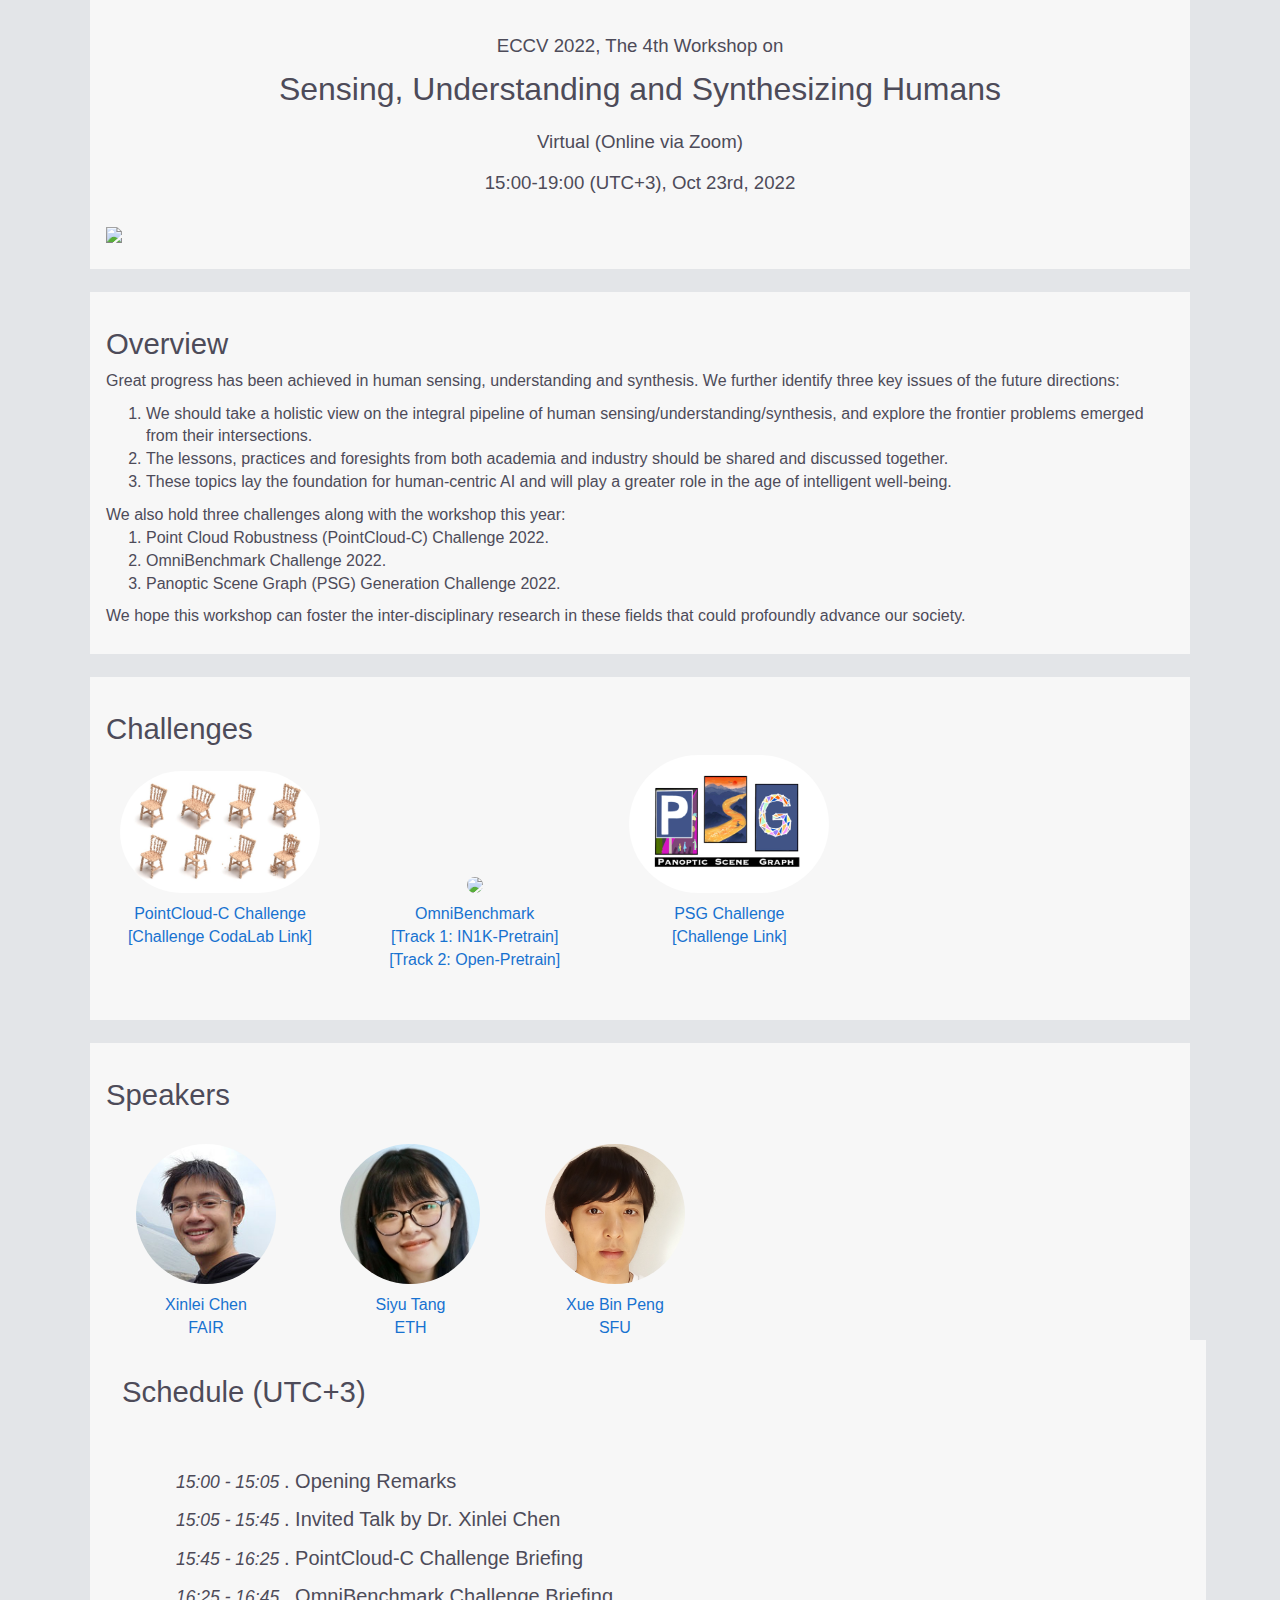
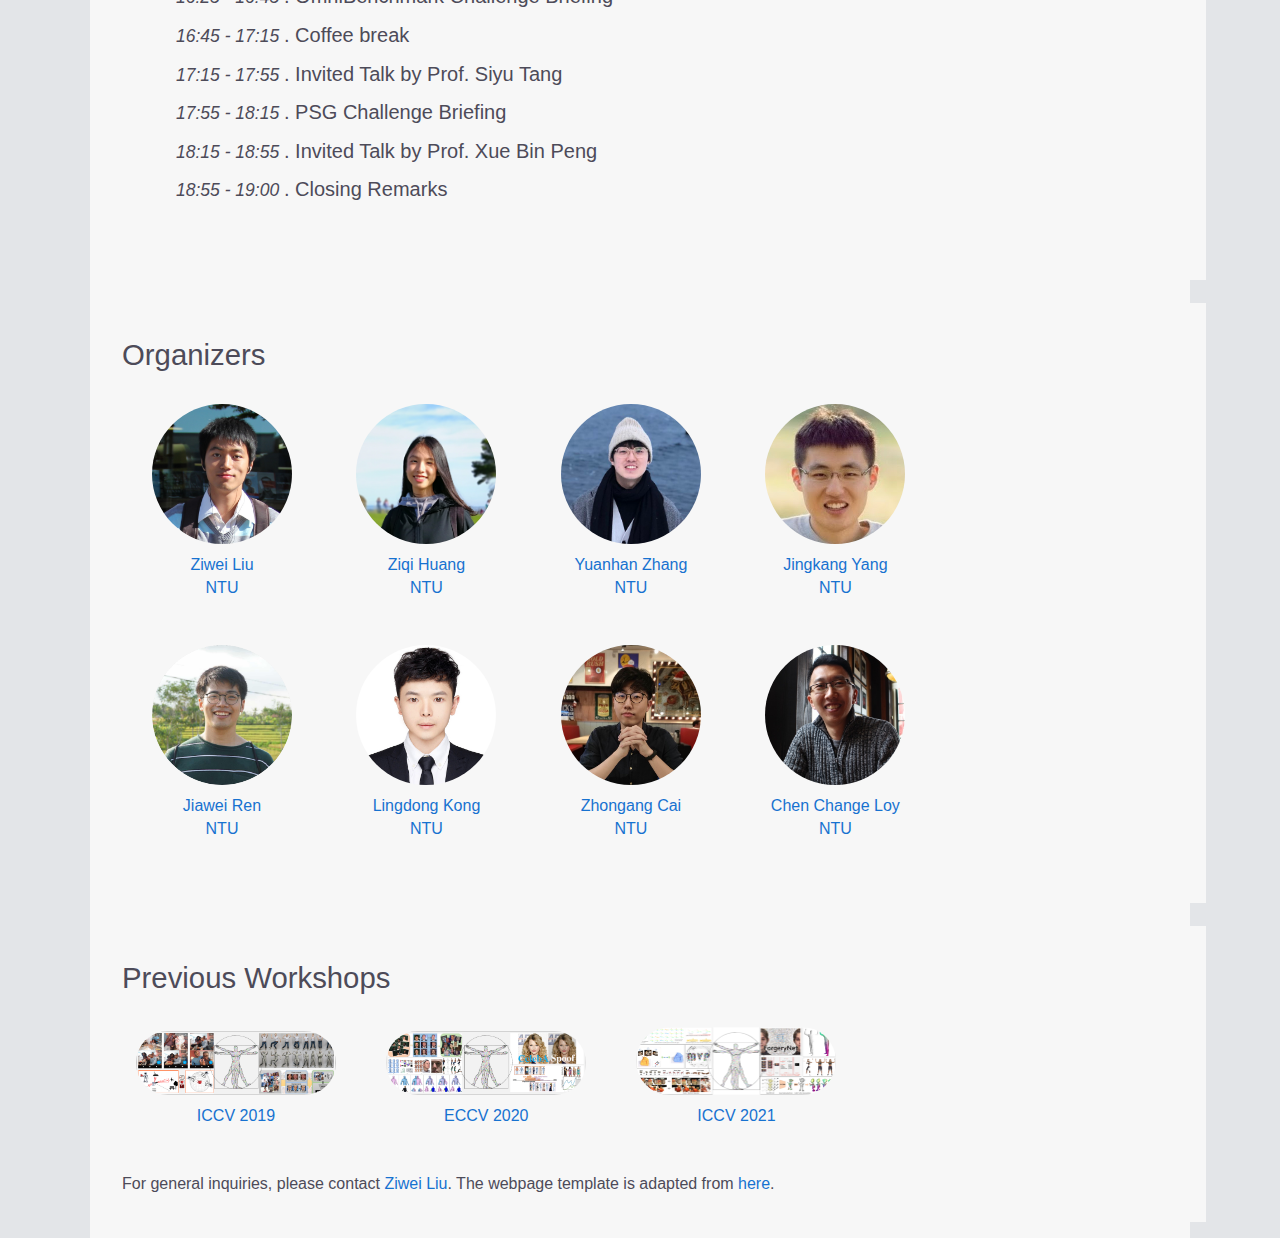
==== index.html @ 1bcb4a2a "update schedule" ====
<!DOCTYPE html
  PUBLIC "-//W3C//DTD XHTML 1.0 Transitional//EN" "http://www.w3.org/TR/xhtml1/DTD/xhtml1-transitional.dtd">
<html xmlns="http://www.w3.org/1999/xhtml">

<head>
  <meta http-equiv="Content-Type" content="text/html; charset=UTF-8">

  <title>Sensing, Understanding and Synthesizing Humans</title>

  <link rel="stylesheet" href="./ICCV_2019_Workshop/bootstrap.min.css">
  <link href="./ECCV_2022_Workshop/css" rel="stylesheet" type="text/css">
  <link href="./ECCV_2022_Workshop/style.css" rel="stylesheet" type="text/css">
</head>

<body>

  <div class="container">
    <table border="0" align="center">
      <tbody>
        <tr>
          <td width="1200" align="center" valign="middle">
            <h3>ECCV 2022, The 4th Workshop on</h3>
            <span class="title" style='font-size: 24pt;'>Sensing, Understanding and Synthesizing Humans</span>
          </td>
        </tr>
        <tr>
          <td colspan="3" align="center">
            <h3>Virtual (Online via Zoom)
              <br>
              <br>
              <!--
              [<a href="https://youtu.be/0_emxwlL6BY">Youtube Recording</a>]
              <br>
              <br>
              -->
              15:00-19:00 (UTC+3), Oct 23rd, 2022
            </h3>
          </td>
        </tr>
      </tbody>
    </table>
    <br>
    <p><img src="./ECCV_2022_Workshop/teaser2022.png" width="1070" align="middle"></p>
  </div>

  <br>

  <div class="container">
    <h2>Overview</h2>
    <p>
      Great progress has been achieved in human sensing, understanding and synthesis. We further identify three key
      issues of the future directions:
    <ol>
      <li> We should take a holistic view on the integral pipeline of human sensing/understanding/synthesis, and explore
        the frontier problems emerged from their intersections. </li>
      <li> The lessons, practices and foresights from both academia and industry should be shared and discussed
        together. </li>
      <li> These topics lay the foundation for human-centric AI and will play a greater role in the age of intelligent
        well-being. </li>
    </ol>
    We also hold three challenges along with the workshop this year:
    <ol>
      <li> Point Cloud Robustness (PointCloud-C) Challenge 2022.
      <li> OmniBenchmark Challenge 2022.
      <li> Panoptic Scene Graph (PSG) Generation Challenge 2022.
    </ol>
    We hope this workshop can foster the inter-disciplinary research in these fields that could profoundly advance our
    society.
    </p>
  </div>

  <br>

  <div class="container">
    <h2>Challenges</h2>
    <p>

    <div class="committee_steer">
      <a href="https://pointcloud-c.github.io/competition.html">
        <div class="previous_small"><img src="./ECCV_2022_Workshop/pointcloud-c.jpeg" id="challenge"></div>
        <div>PointCloud-C Challenge</div>
        <div><a href="https://codalab.lisn.upsaclay.fr/competitions/6437">[Challenge CodaLab Link]</a></div>
        <br>

        <br>

      </a>
    </div>

    &nbsp&nbsp&nbsp&nbsp

    <div class="committee_steer">
      <a href="https://zhangyuanhan-ai.github.io/OmniBenchmark/">
        <div class="previous_small"><img src="./ECCV_2022_Workshop/teaser-min-cropped.png" id="challenge"></div>
        <div>OmniBenchmark</div>
        <div><a href="https://codalab.lisn.upsaclay.fr/competitions/6043">[Track 1: IN1K-Pretrain]</a></div>
        <div><a href="https://codalab.lisn.upsaclay.fr/competitions/6045">[Track 2: Open-Pretrain]</a></div>

        <br>

      </a>
    </div>


    &nbsp&nbsp&nbsp&nbsp

    <div class="committee_steer">
      <a href="https://psgdataset.org">
        <div class="previous_small"><img src="./ECCV_2022_Workshop/psg_logo.png" id="challenge"></div>
        <div>PSG Challenge</div>
        <div><a href="https://www.cvmart.net/race/10349/base#:~:text=cvmart.net/document-,%E2%80%9C%E5%85%B3%E4%BA%8E%E6%B5%B7%E5%A4%96%E9%80%89%E6%89%8B%E6%8A%A5%E5%90%8D%E2%80%9D,-English%20webpage%EF%BC%9A">[Challenge Link]</a></div>
        <br>

        <br>

      </a>
    </div>


    </p>
  </div>

  <br>
  <div class="container">
    <h2>Speakers </h2>

    <br>
    <div class="speaker">
    <!-- <div class="schedule"> -->

      <!-- <p>To be announced</p> -->

      

      <a href="https://xinleic.xyz">
        <div class="speakerphoto"><img src="./ECCV_2022_Workshop/speaker/xinlei_chen.JPG" id="Andreas Geiger"></div>
        <div>Xinlei Chen<br>FAIR</div>
      </a>
    </div>

    <div class="speaker">
      <a href="https://inf.ethz.ch/people/person-detail.MjYyNzgw.TGlzdC8zMDQsLTg3NDc3NjI0MQ==.html">
        <div class="speakerphoto"><img src="./ECCV_2022_Workshop/speaker/siyu_tang.jpeg" id="Siyu Tang"></div>
        <div>Siyu Tang<br>ETH</div>
      </a>
    </div>

    <div class="speaker">
      <a href="https://xbpeng.github.io">
        <div class="speakerphoto"><img src="./ECCV_2022_Workshop/speaker/Xue_Bin_Peng.png" id="Hao Su"></div>
        <div>Xue Bin Peng<br>SFU</div>
      </a>
    
    <!-- </div> -->

  </div>


  <br>

  <div class="container">
    <h2>Schedule (UTC+3)</h2>



    <div class="schedule">

      <!-- <p>[<a href="https://youtu.be/0_emxwlL6BY">Youtube Recording</a>]</p> -->
    
      <br>
    
      <p><span class="announce_date">15:00 - 15:05 </span>. Opening Remarks </p>
      <p><span class="announce_date">15:05 - 15:45 </span>. Invited Talk by Dr. Xinlei Chen </p>
      <p><span class="announce_date">15:45 - 16:25 </span>. PointCloud-C Challenge Briefing </p>
      <p><span class="announce_date">16:25 - 16:45 </span>. OmniBenchmark Challenge Briefing </p>
      <p><span class="announce_date">16:45 - 17:15 </span>. Coffee break </p>
      <p><span class="announce_date">17:15 - 17:55 </span>. Invited Talk by Prof. Siyu Tang </p>
      <p><span class="announce_date">17:55 - 18:15 </span>. PSG Challenge Briefing </p>
      <p><span class="announce_date">18:15 - 18:55 </span>. Invited Talk by Prof. Xue Bin Peng </p>
      <p><span class="announce_date">18:55 - 19:00 </span>. Closing Remarks </p>
    
      </div>
    
  </div>

  <br>

  <div class="container">
    <h2>Organizers</h2>

    <br>

    <div>

      <div class="organizer">
        <a href="https://liuziwei7.github.io/">
          <div class="speakerphoto"><img src="./ICCV_2021_Workshop/organizer/ziwei_liu.jpg" id="ziwei_liu"></div>
          <div>Ziwei Liu<br>NTU</div>
        </a>
      </div>


      <div class="organizer">
        <a href="https://ziqihuangg.github.io/">
          <div class="speakerphoto"><img src="./ECCV_2022_Workshop/organizer/ziqi_huang.png" id="ziqi_huang"></div>
          <div>Ziqi Huang<br>NTU</div>
        </a>
      </div>


      <div class="organizer">
        <a href="https://zhangyuanhan-ai.github.io/">
          <div class="speakerphoto"><img src="./ECCV_2022_Workshop/organizer/yuanhan_zhang_new.jpg" id="yuanhan_zhang">
          </div>
          <div>Yuanhan Zhang<br>NTU</div>
        </a>
      </div>

      <div class="organizer">
        <a href="https://jingkang50.github.io">
          <div class="speakerphoto"><img src="./ECCV_2022_Workshop/organizer/jingkang_yang.jpg" id="jingkang_yang">
          </div>
          <div>Jingkang Yang<br>NTU</div>
        </a>
      </div>


      <br>
      <br>
      <br>

      <div class="organizer">
        <a href="https://jiawei-ren.github.io/">
          <div class="speakerphoto"><img src="./ECCV_2022_Workshop/organizer/jiawei_ren.png" id="jiawei_ren"></div>
          <div>Jiawei Ren<br>NTU</div>
      </div>

      <div class="organizer">
        <a href="http://ldkong.com/">
          <div class="speakerphoto"><img src="./ECCV_2022_Workshop/organizer/lingdong_kong.jpeg" id="lingdong_kong">
          </div>
          <div>Lingdong Kong<br>NTU</div>
        </a>
      </div>

      <div class="organizer">
        <a href="https://caizhongang.github.io">
        <div class="speakerphoto"><img src="./ECCV_2022_Workshop/organizer/zhongang_cai.jpeg" id="zhongang_cai"></div>
        <div>Zhongang Cai<br>NTU</div>
        </a>
      </div>

      <div class="organizer">
        <a href="https://www.mmlab-ntu.com/person/ccloy/">
          <div class="speakerphoto"><img src="./ICCV_2019_Workshop/organizer/ccloy.jpg" id="ccloy"></div>
          <div>Chen Change Loy<br>NTU</div>
        </a>
      </div>

      </a>
    </div>




    <br>
    <br>

  </div>
  <br>


  <!-- <div class="container">
    <h2>Sponsors</h2>

    <br>

    <div class="committee_steer">
      <a href="https://www.sensetime.com/en">
        <div class="previous_small"><img src="./ICCV_2021_Workshop/sensetime.png" id="sensetime"></div>
        <div>SenseTime</div>

      </a>
    </div>


  </div> -->


  <div class="container">
    <h2>Previous Workshops</h2>

    <br>

    <div class="committee_steer">
      <a href="index_2019.html">
        <div class="previous_small"><img src="./ICCV_2019_Workshop/human_iccv2019.png" id="2019"></div>
        <div>ICCV 2019</div>
      </a>
    </div>

    &nbsp&nbsp&nbsp

    <div class="committee_steer">
      <a href="index_2020.html">
        <div class="previous_small"><img src="./ECCV_2020_Workshop/teaser2020new.png" id="2020"></div>
        <div>ECCV 2020</div>
      </a>
    </div>

    &nbsp&nbsp&nbsp

    <div class="committee_steer">
      <a href="index_2021.html">
        <div class="previous_small"><img src="./ICCV_2021_Workshop/teaser2021.png" id="2021"></div>
        <div>ICCV 2021</div>
      </a>
    </div>

    <br>
    <br>
    <br>

    <p>For general inquiries, please contact <a href="mailto:zwliu.hust@gmail.com">Ziwei Liu</a>. The webpage template
      is adapted from <a href="https://gkioxari.github.io/Tutorials/eccv2018/index.html">here</a>.</p>

  </div>

</body>

</html>
---- ECCV_2022_Workshop/style.css ----
/* CSS Document */


body {
	/*background: #f7f7f7;*/
	background: #e3e5e8;
	color: #f7f7f7;
    font-family: 'Lato', Verdana, Helvetica, sans-serif;
    font-weight: 300;
	font-size:16px;
}

/* Headings */

h1 {
  	font-size:30pt;
}

h2 {
	font-size:22pt;
}

h3 {
  	font-size:14pt;
}


/* Hyperlinks */

a:link {
  color: #1772d0;
  text-decoration: none;
}

a:visited {
  color: #1772d0;
  text-decoration: none;
}

a:active {
  color: red;
  text-decoration: none;
}

a:hover {
	color: #f09228;
  text-decoration: none;
}


/* Main page container */


.container {
	width: 1100px;
	min-height: 200px;
	margin: 0 auto; /* top and bottom, right and left */
	border: 1px hidden #000;
	/* border: none; */
	text-align: left;
	padding: 1em 1em 1em 1em; /* top, right, bottom, left */
	color: #4d4b59;
	background: #f7f7f7;
}

.containersmall {
	width: 1100px;
	min-height: 10px;
	margin: 0 auto; /* top and bottom, right and left */
	border: 1px hidden #000;
	/* border: none; */
	text-align: left;
	padding: 1em 1em 1em 1em; /* top, right, bottom, left */
	color: #4d4b59;
	background: #f7f7f7;
}

.schedule {
	width: 1000px;
	min-height: 200px;
	margin: 0 auto; /* top and bottom, right and left */
	/*border: 1px solid #000;*/
	border: none;
    font-size: 20px;
    font-weight: normal;
	text-align: left;
	padding: 1em 1em 1em 1em; /* top, right, bottom, left */
	color: #4d4b59;
	background: #f7f7f7;
    margin-bottom: 30px;
}

/* Title and menu */

.title{
	font-size: 22pt;
	margin: 1px;
}

.menubar {
  white-space: nowrap;
  margin-bottom: 0em;
  text-align:center;
  font-size:16px;
}


/* Announcements */

.announce_date {
	font-size: .875em;
	font-style: italic;
}
.announce {
	font-size: inherit;
}
.schedule_week {
	font-size: small;
	background-color: #CCF;
}


/* Schedule */

table.schedule {
	border-width: 1px;
	border-spacing: 2px;
	border-style: none;
	border-color: #000;
	border-collapse: collapse;
	background-color: black;
}



/* Notes */

table.notes {
	border: none;
	border-collapse: collapse;
}

.notes td {
	border-bottom: 1px solid;
	padding-bottom: 5px;
	padding-top: 5px;
}


/* Problem sets */

table.psets {
/*	border: none;*/
	border-collapse: collapse;
}

.psets td {
	border-bottom: 1px solid;
	padding-bottom: 5px;
	padding-top: 5px;
}


.acknowledgement
{
	font-size: .875em;
}

.code {
	font-family: "Courier New", Courier, monospace
}

.speakerphoto img {
  width: 140px;
  border-radius: 120px;
  margin-bottom: 10px;
}


.instructorphoto img {
  width: 140px;
  border-radius: 120px;
  margin-bottom: 10px;
}

.topicgif img{
  height: 100px;
}

.instructorphoto_small img {
  width: 100px;
  border-radius: 80px;
  margin-bottom: 10px;
}

.speaker {
  display: inline-block;
  width: 150px;
  text-align: center;
  margin-right: 25px;
  margin-left: 25px;
}

.organizer {
  display: inline-block;
  width: 150px;
  text-align: center;
  margin-right: 25px;
  margin-left:  25px;
}

.committee {
  display: inline-block;
  width: 200px;
  text-align: center;
  margin-right: 3px;
  margin-left: 3px;
}

.committee_steer {
  display: inline-block;
  width: 220px;
  text-align: center;
  margin-right: 4px;
  margin-left: 4px;
}

.previous {
  display: inline-block;
  width: 250px;
  text-align: center;
  margin-right: 5px;
  margin-left: 5px;
}
.previous_small img {
  width: 200px;
  border-radius: 100px;
  margin-bottom: 10px;
}
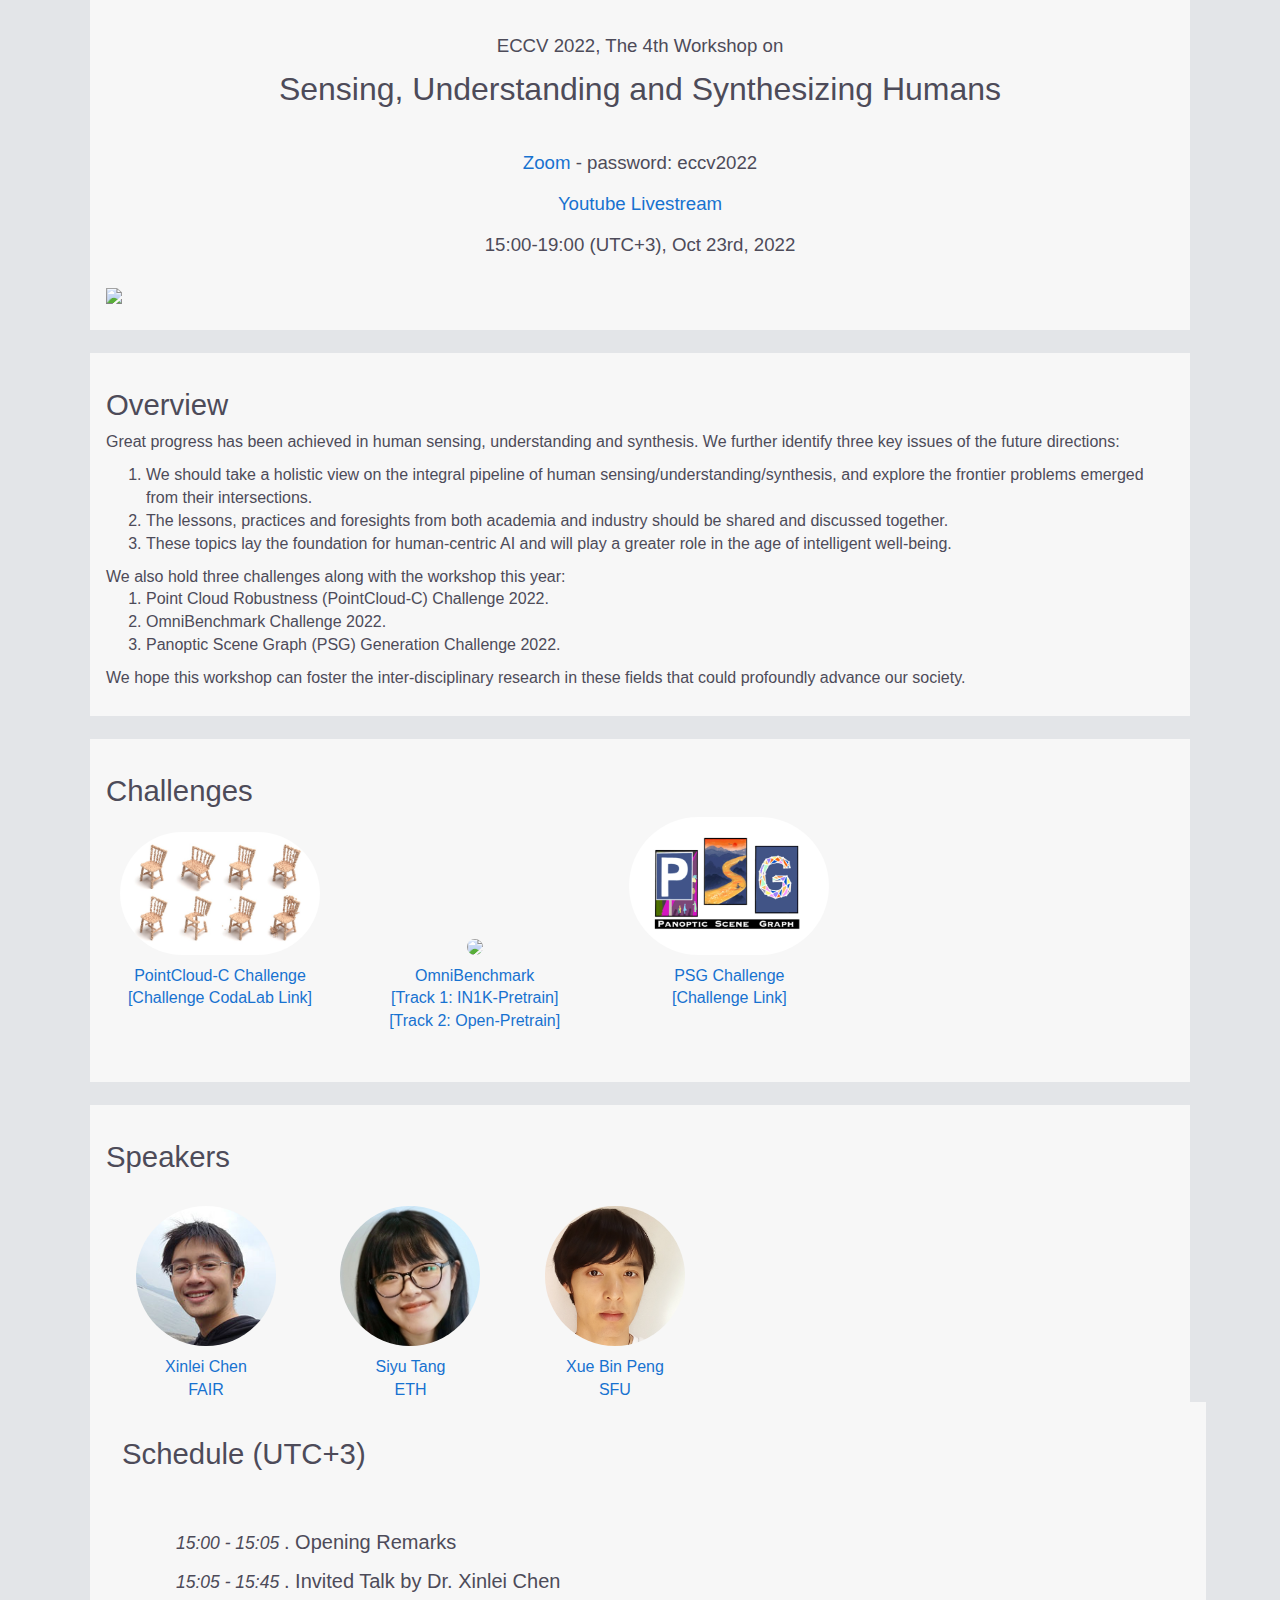
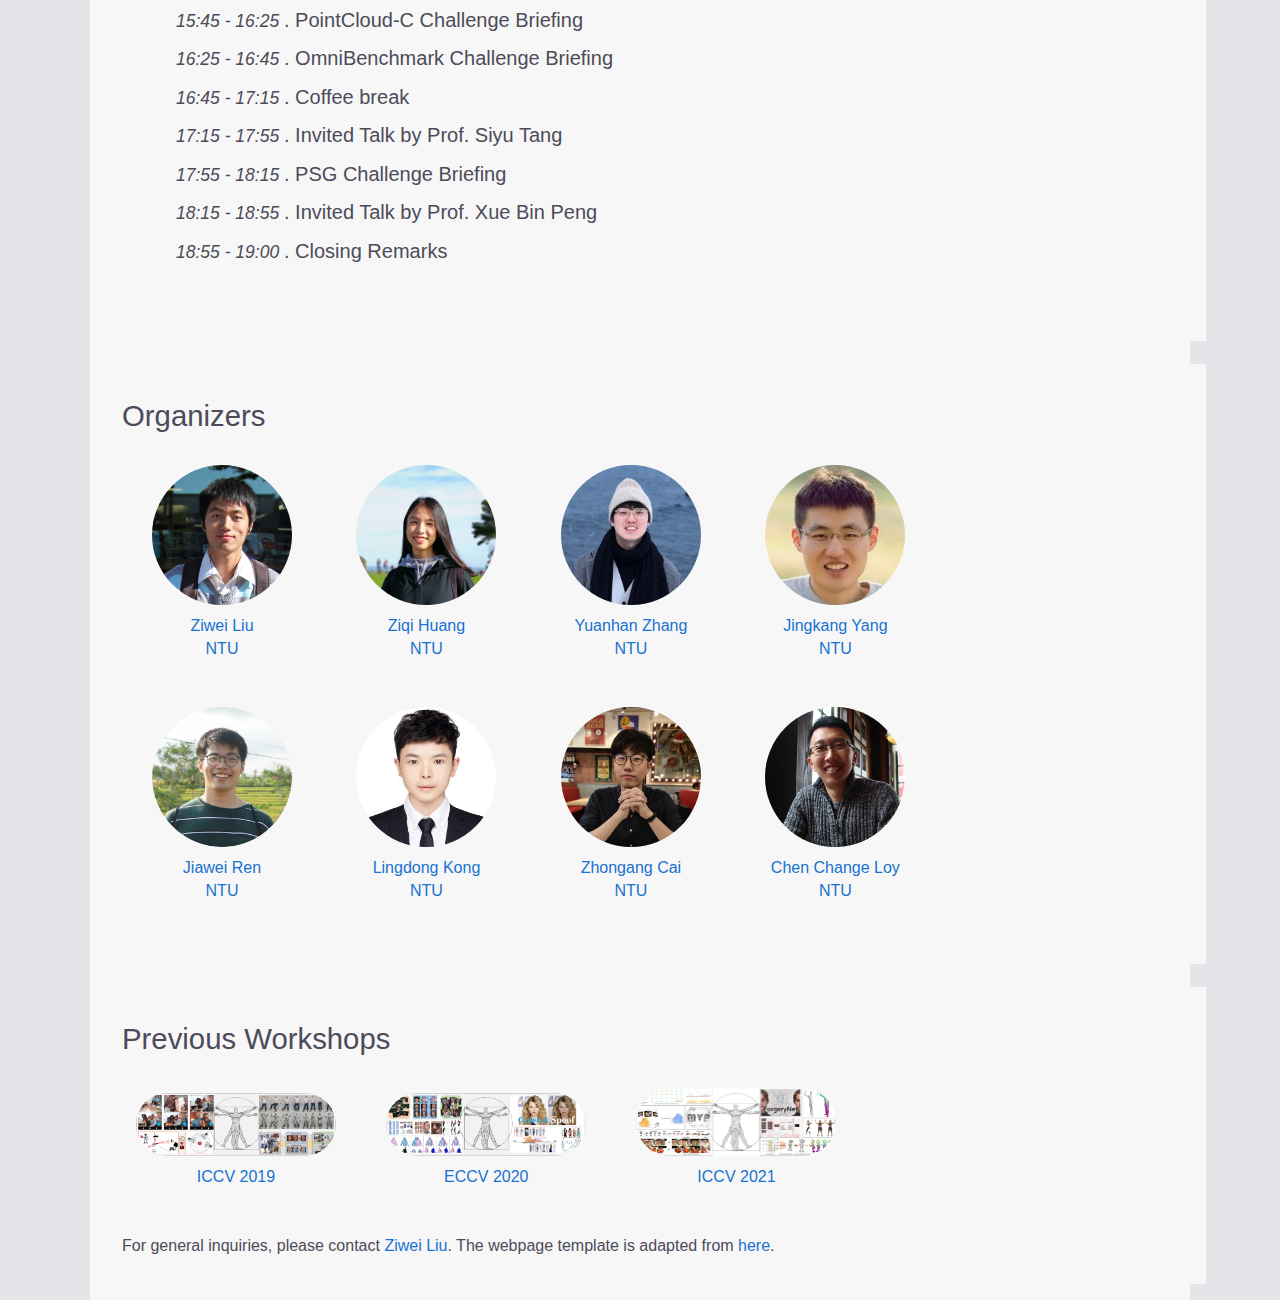
==== commit 75f3a67c: "update livestream link" ====
--- a/index.html
+++ b/index.html
@@ -25,14 +25,14 @@
         </tr>
         <tr>
           <td colspan="3" align="center">
-            <h3>Virtual (Online via Zoom)
-              <br>
-              <br>
-              <!--
-              [<a href="https://youtu.be/0_emxwlL6BY">Youtube Recording</a>]
-              <br>
-              <br>
-              -->
+            <h3>
+              <br>
+              <a href="https://ntu-sg.zoom.us/j/81746015334">Zoom</a> - password: eccv2022
+              <br>
+              <br>
+              <a href="https://youtu.be/bK4zFn7aPGs">Youtube Livestream</a>
+              <br>
+              <br>
               15:00-19:00 (UTC+3), Oct 23rd, 2022
             </h3>
           </td>
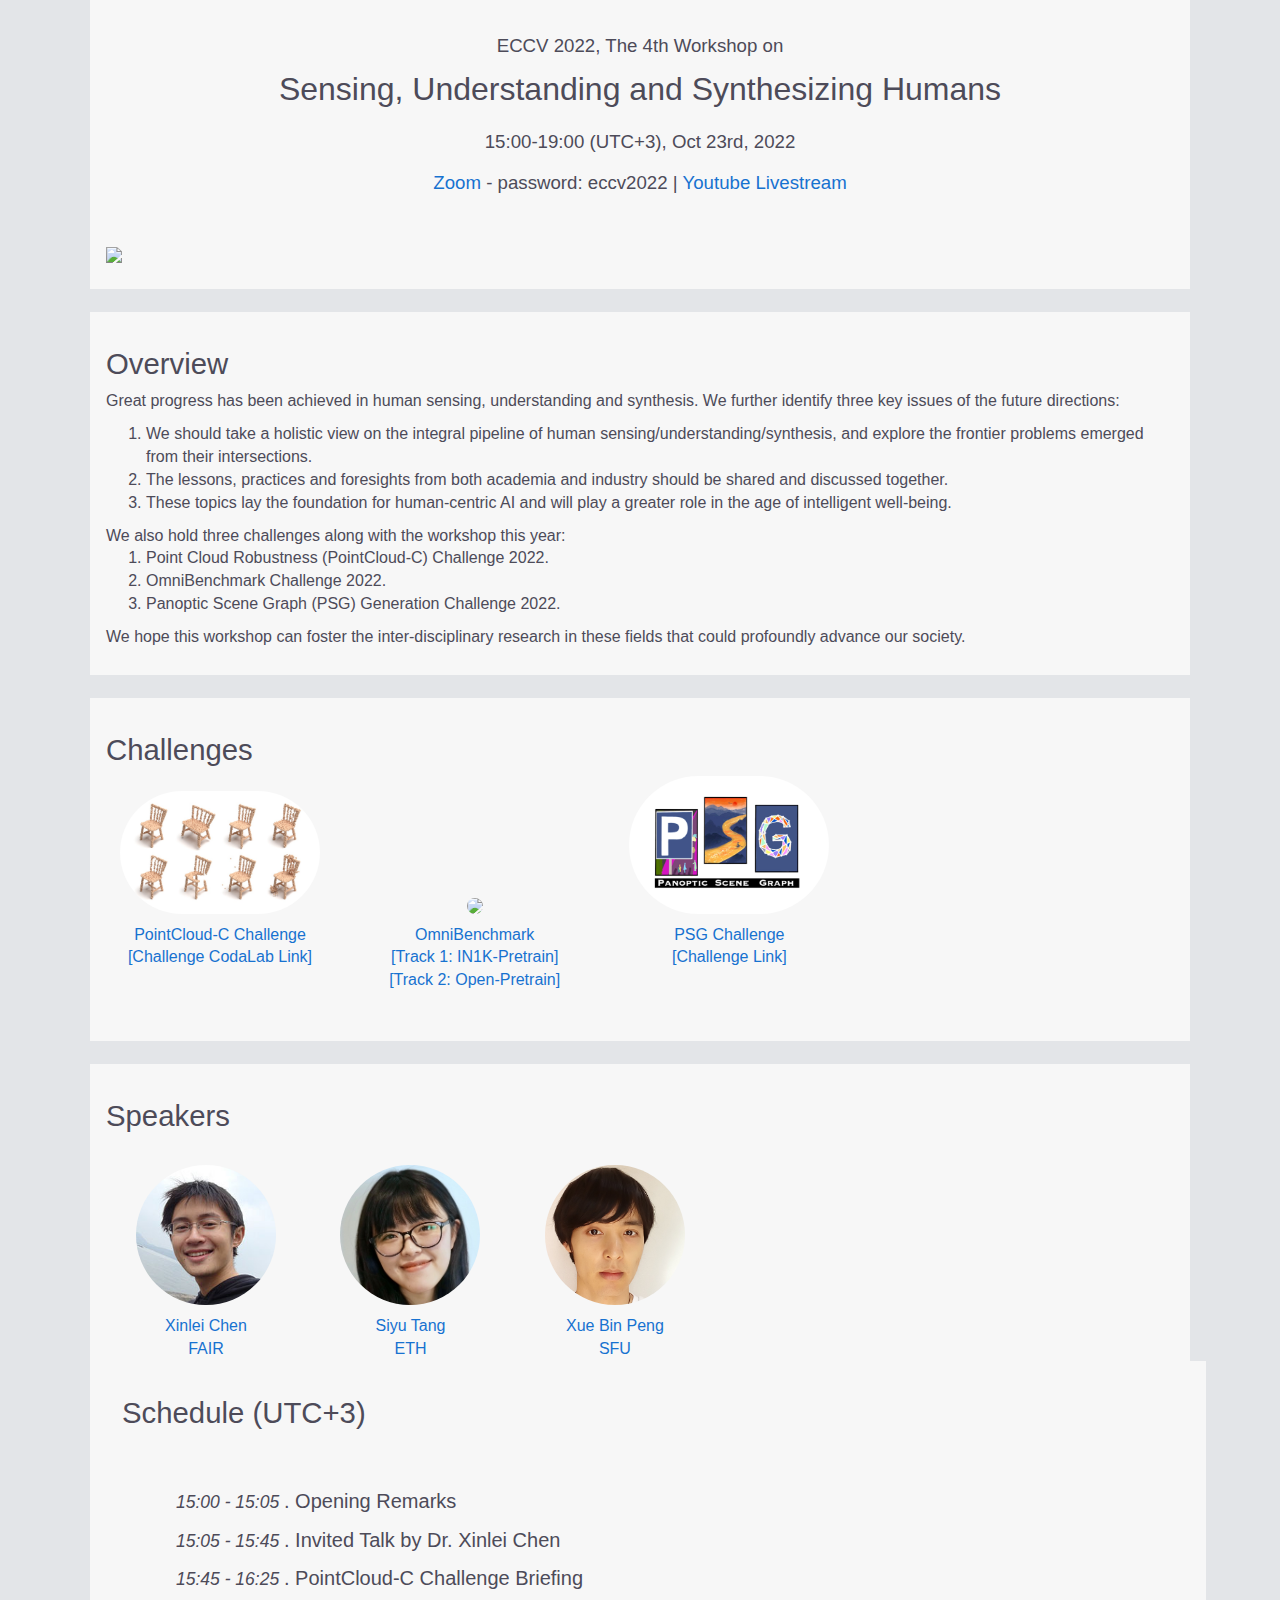
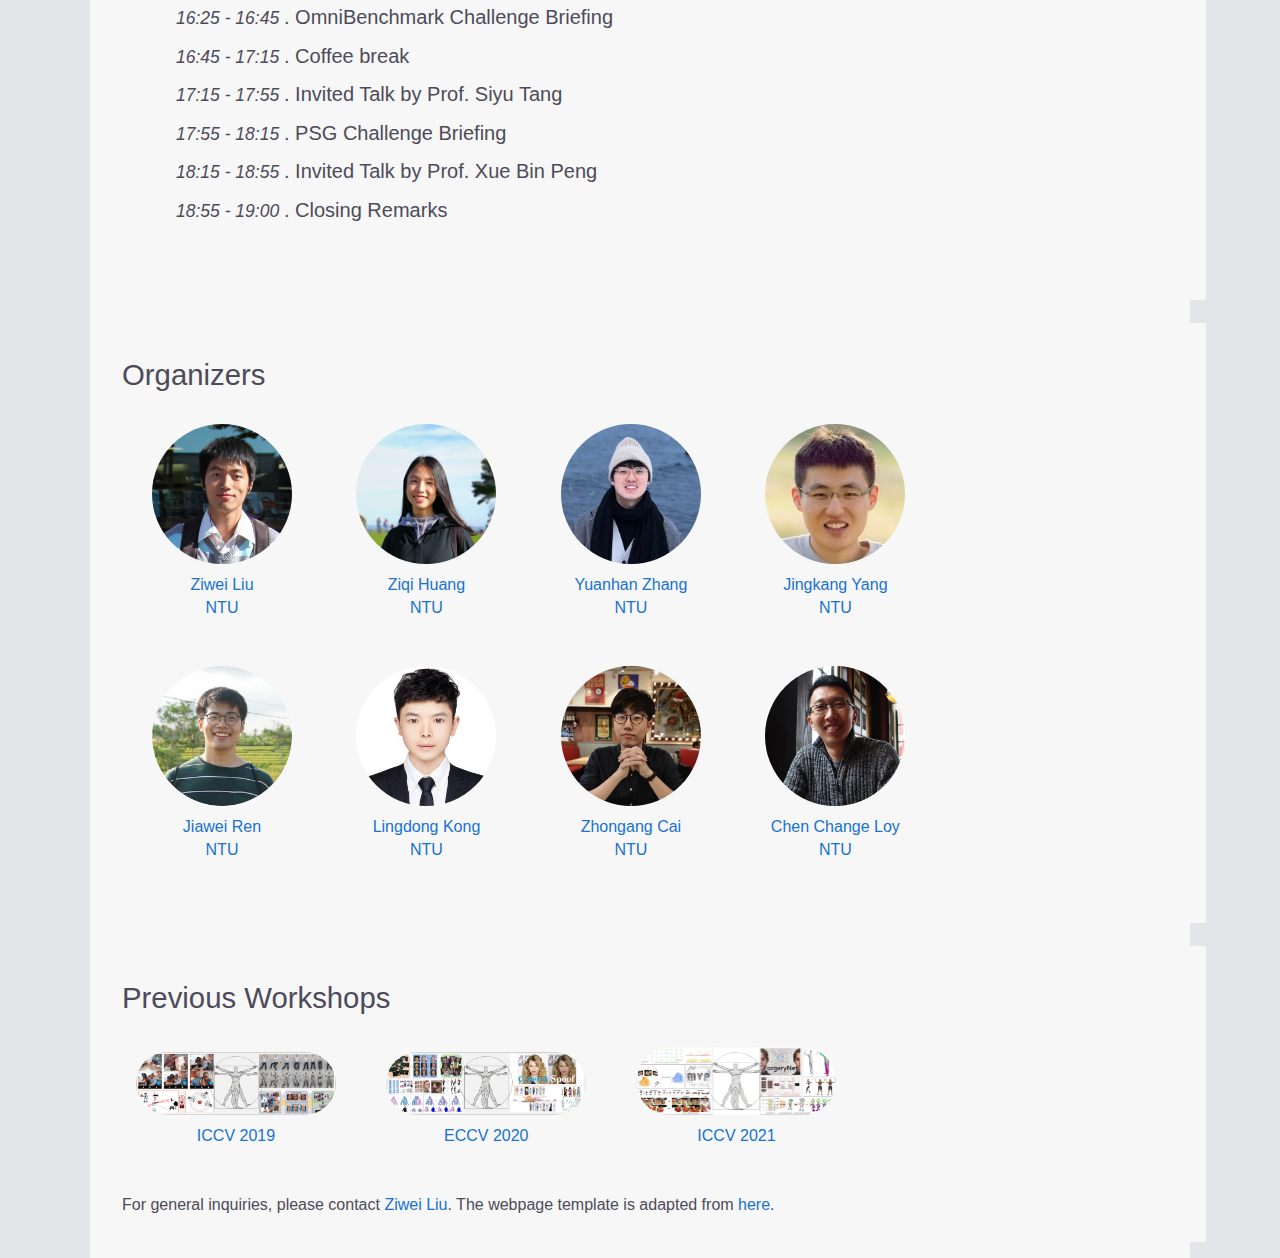
==== commit 3e2b5e6a: "update" ====
--- a/index.html
+++ b/index.html
@@ -26,14 +26,12 @@
         <tr>
           <td colspan="3" align="center">
             <h3>
-              <br>
-              <a href="https://ntu-sg.zoom.us/j/81746015334">Zoom</a> - password: eccv2022
+              15:00-19:00 (UTC+3), Oct 23rd, 2022
               <br>
               <br>
-              <a href="https://youtu.be/bK4zFn7aPGs">Youtube Livestream</a>
+              <a href="https://ntu-sg.zoom.us/j/81746015334">Zoom</a> - password: eccv2022 | <a href="https://youtu.be/bK4zFn7aPGs">Youtube Livestream</a>
               <br>
               <br>
-              15:00-19:00 (UTC+3), Oct 23rd, 2022
             </h3>
           </td>
         </tr>
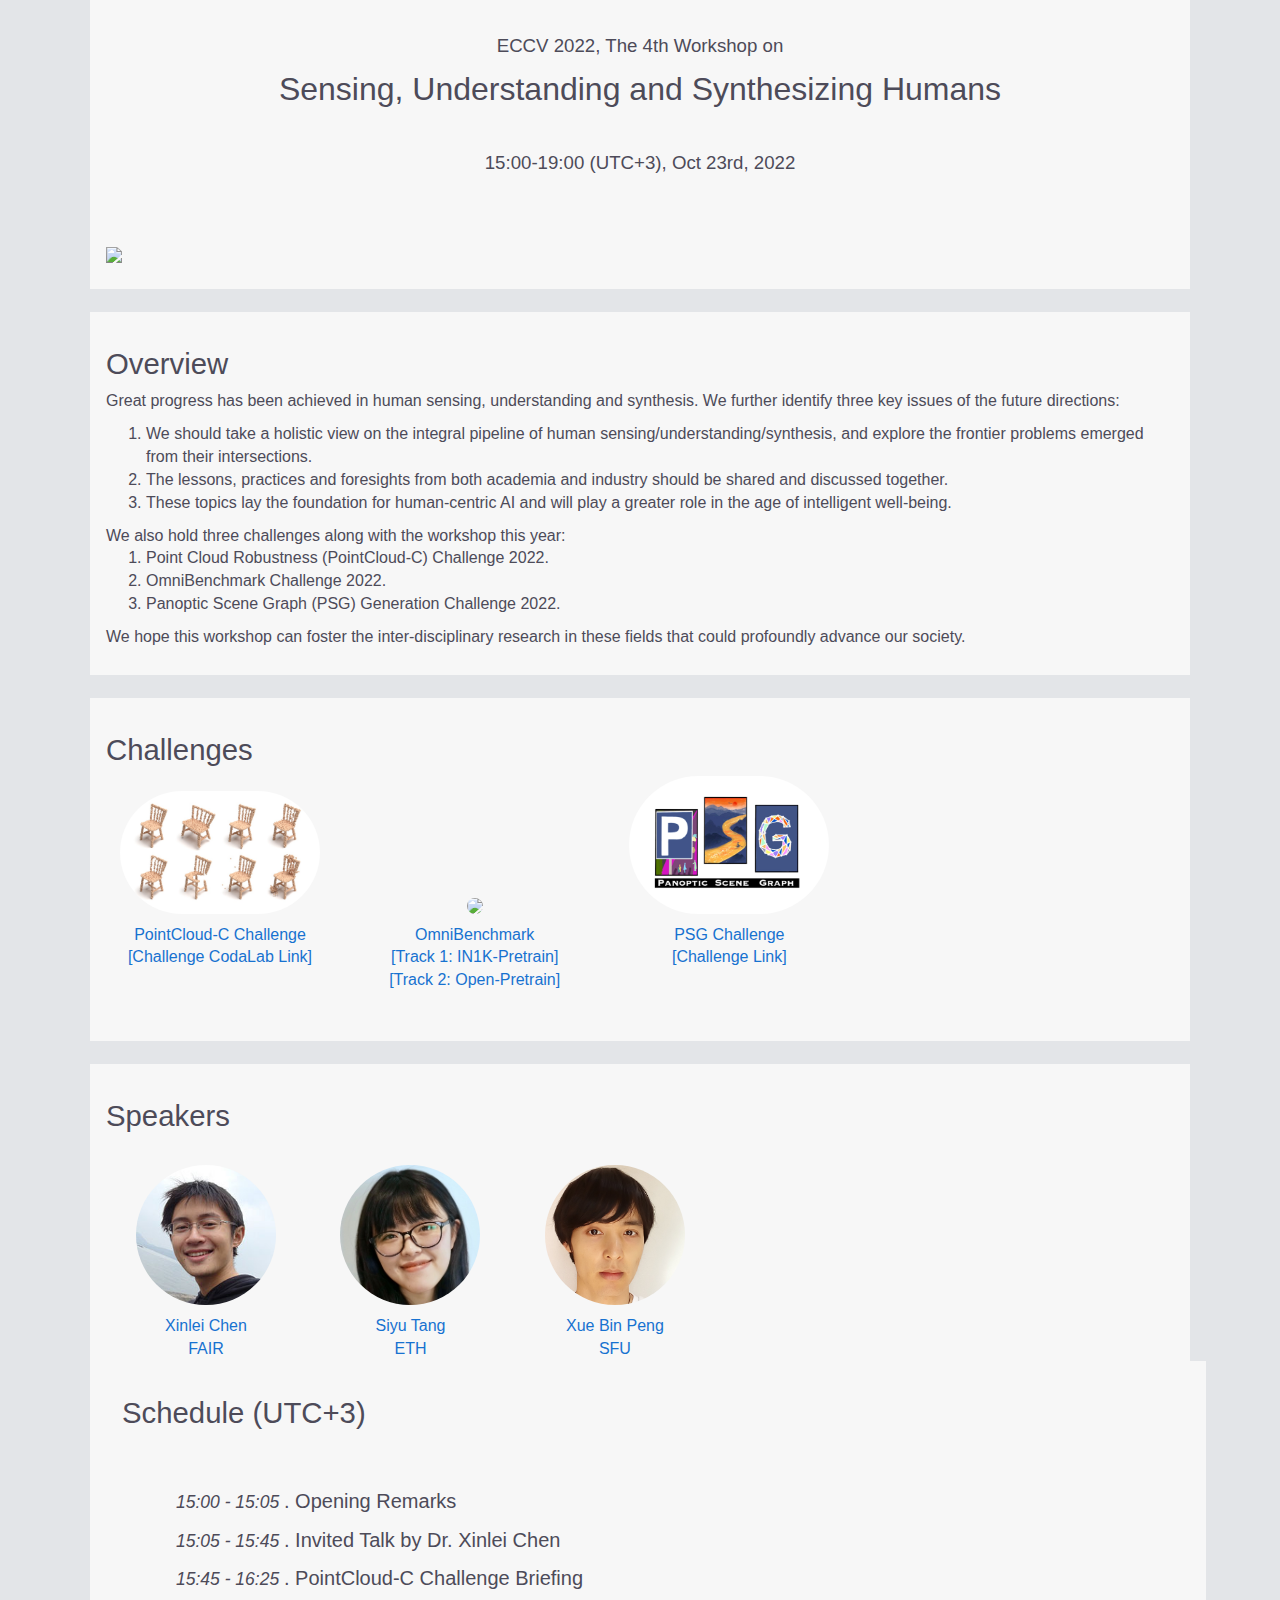
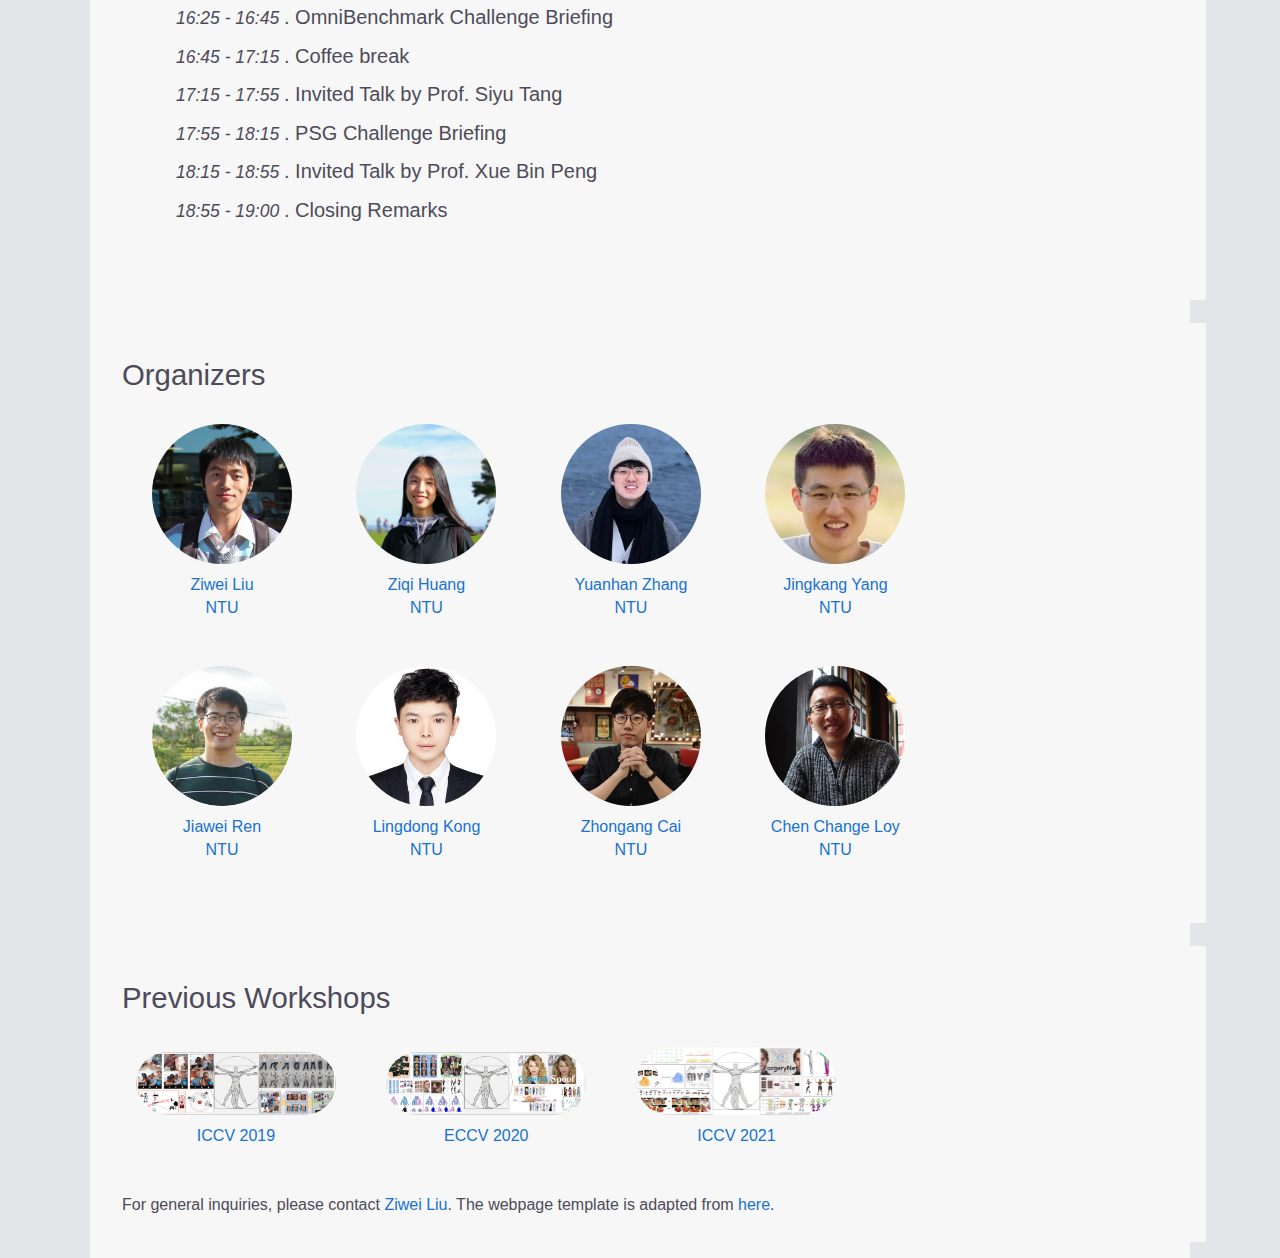
==== commit 5b02dca8: "update" ====
--- a/index.html
+++ b/index.html
@@ -26,11 +26,11 @@
         <tr>
           <td colspan="3" align="center">
             <h3>
+              <br>
               15:00-19:00 (UTC+3), Oct 23rd, 2022
               <br>
               <br>
-              <a href="https://ntu-sg.zoom.us/j/81746015334">Zoom</a> - password: eccv2022 | <a href="https://youtu.be/bK4zFn7aPGs">Youtube Livestream</a>
-              <br>
+              <!-- <a href="https://ntu-sg.zoom.us/j/81746015334">Zoom</a> - password: eccv2022 | <a href="https://youtu.be/bK4zFn7aPGs">Youtube Livestream</a> -->
               <br>
             </h3>
           </td>
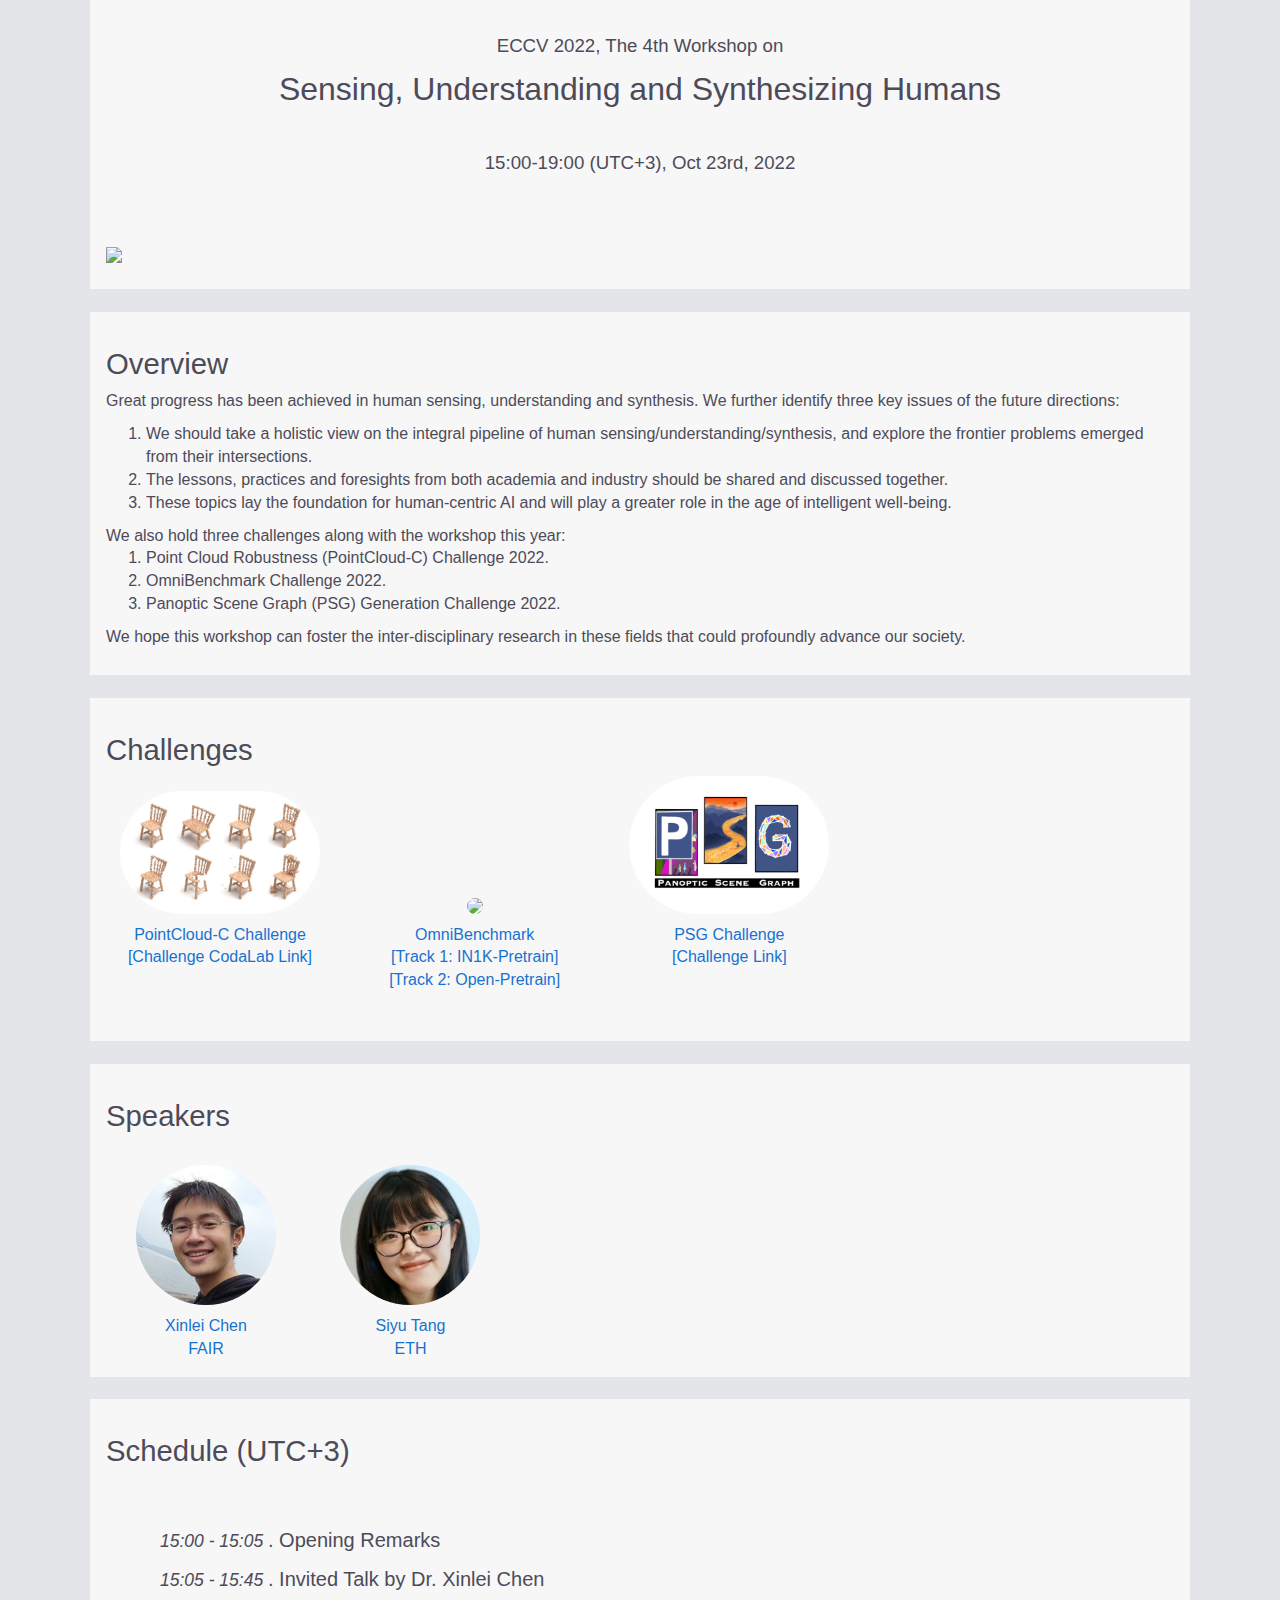
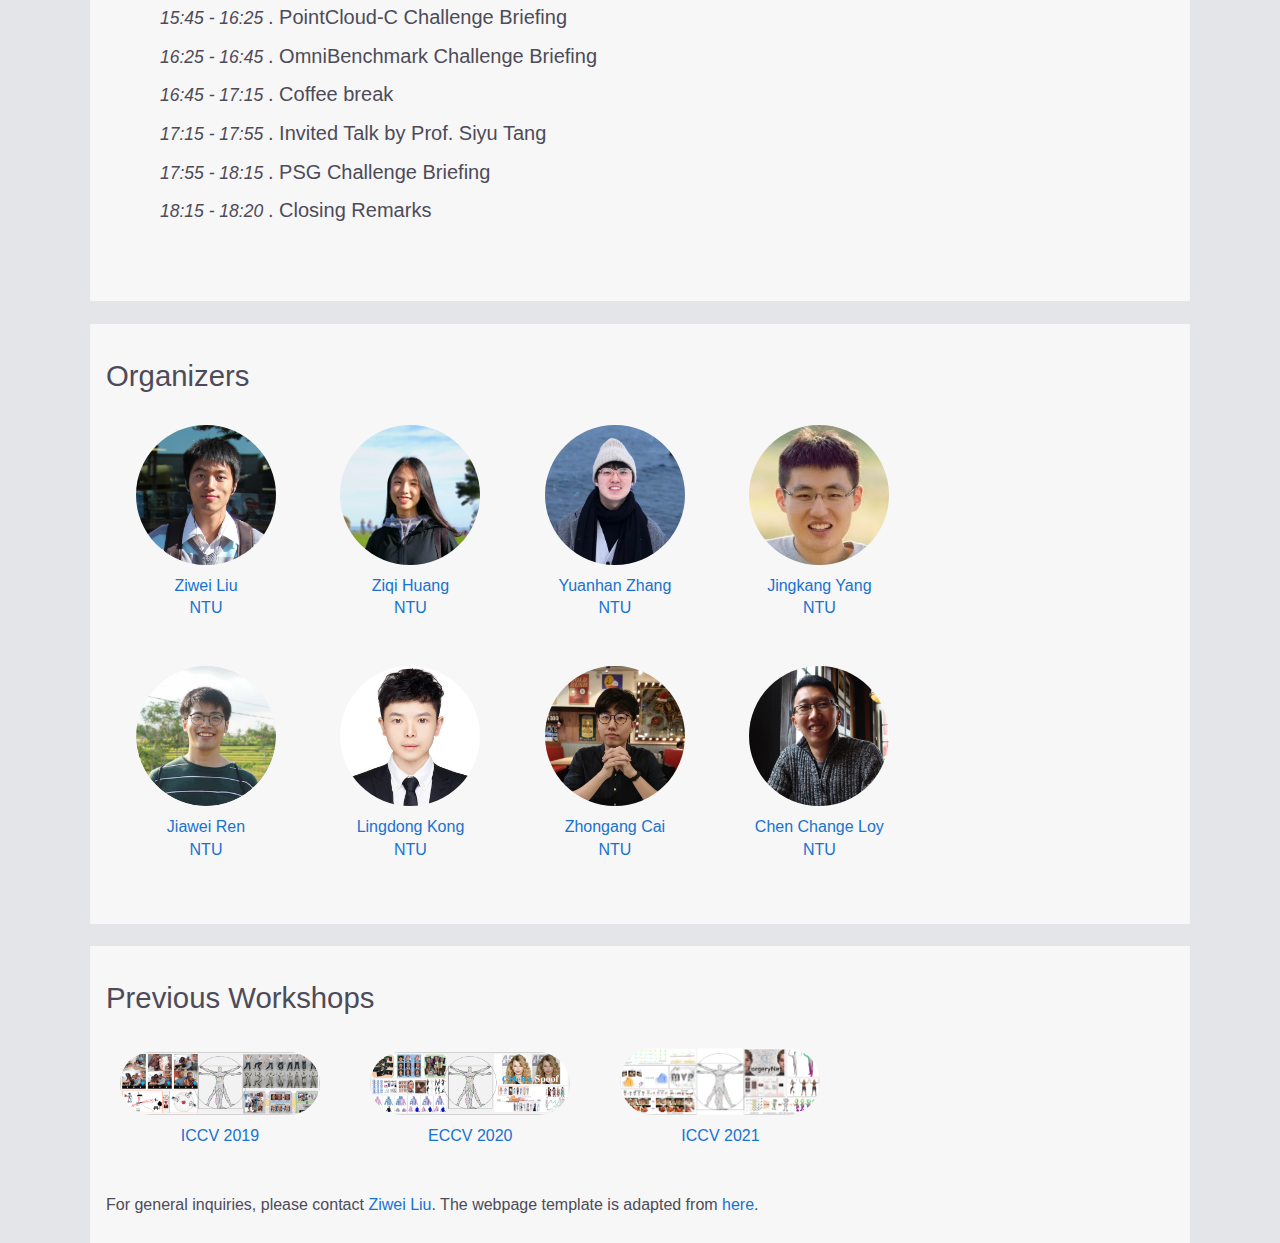
==== commit 04ecd31e: "update" ====
--- a/index.html
+++ b/index.html
@@ -142,12 +142,12 @@
         <div>Siyu Tang<br>ETH</div>
       </a>
     </div>
-
+<!-- 
     <div class="speaker">
       <a href="https://xbpeng.github.io">
         <div class="speakerphoto"><img src="./ECCV_2022_Workshop/speaker/Xue_Bin_Peng.png" id="Hao Su"></div>
         <div>Xue Bin Peng<br>SFU</div>
-      </a>
+      </a> -->
     
     <!-- </div> -->
 
@@ -174,8 +174,8 @@
       <p><span class="announce_date">16:45 - 17:15 </span>. Coffee break </p>
       <p><span class="announce_date">17:15 - 17:55 </span>. Invited Talk by Prof. Siyu Tang </p>
       <p><span class="announce_date">17:55 - 18:15 </span>. PSG Challenge Briefing </p>
-      <p><span class="announce_date">18:15 - 18:55 </span>. Invited Talk by Prof. Xue Bin Peng </p>
-      <p><span class="announce_date">18:55 - 19:00 </span>. Closing Remarks </p>
+      <!-- <p><span class="announce_date">18:15 - 18:55 </span>. Invited Talk by Prof. Xue Bin Peng </p> -->
+      <p><span class="announce_date">18:15 - 18:20 </span>. Closing Remarks </p>
     
       </div>
     
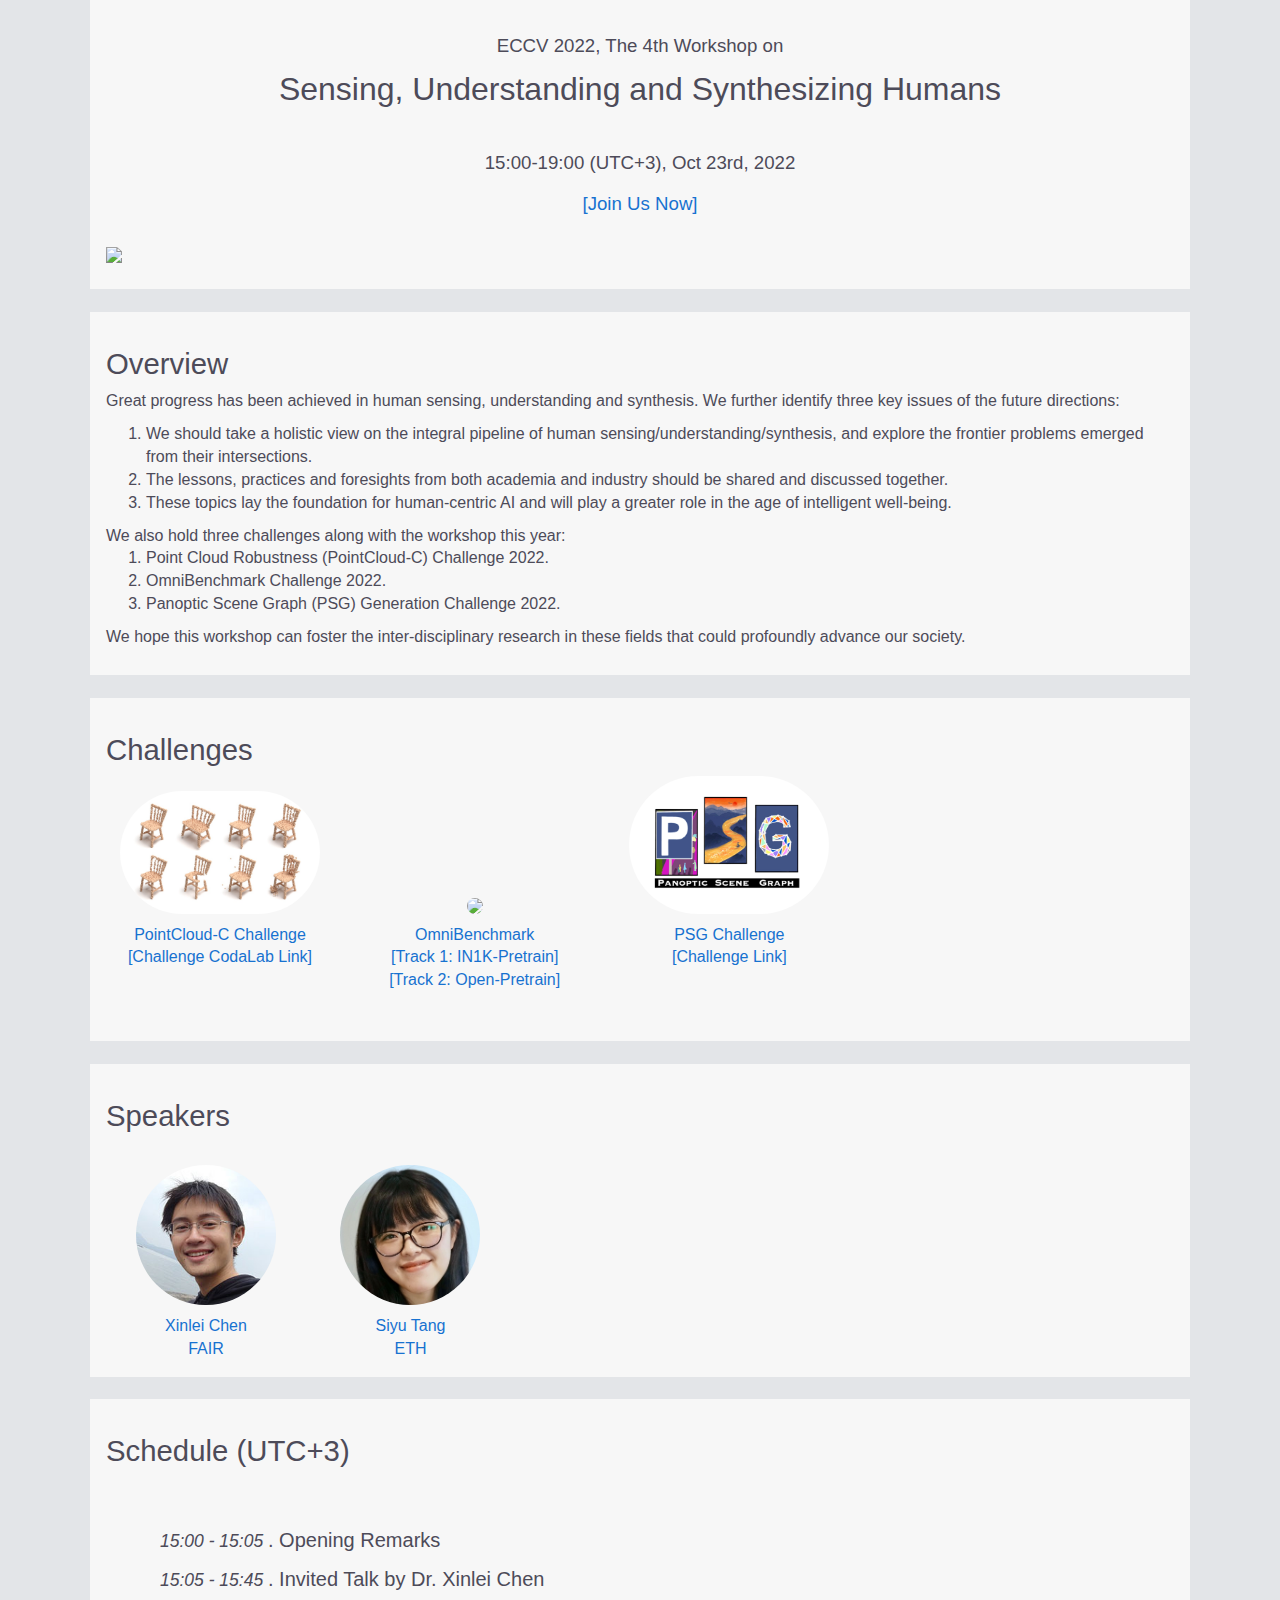
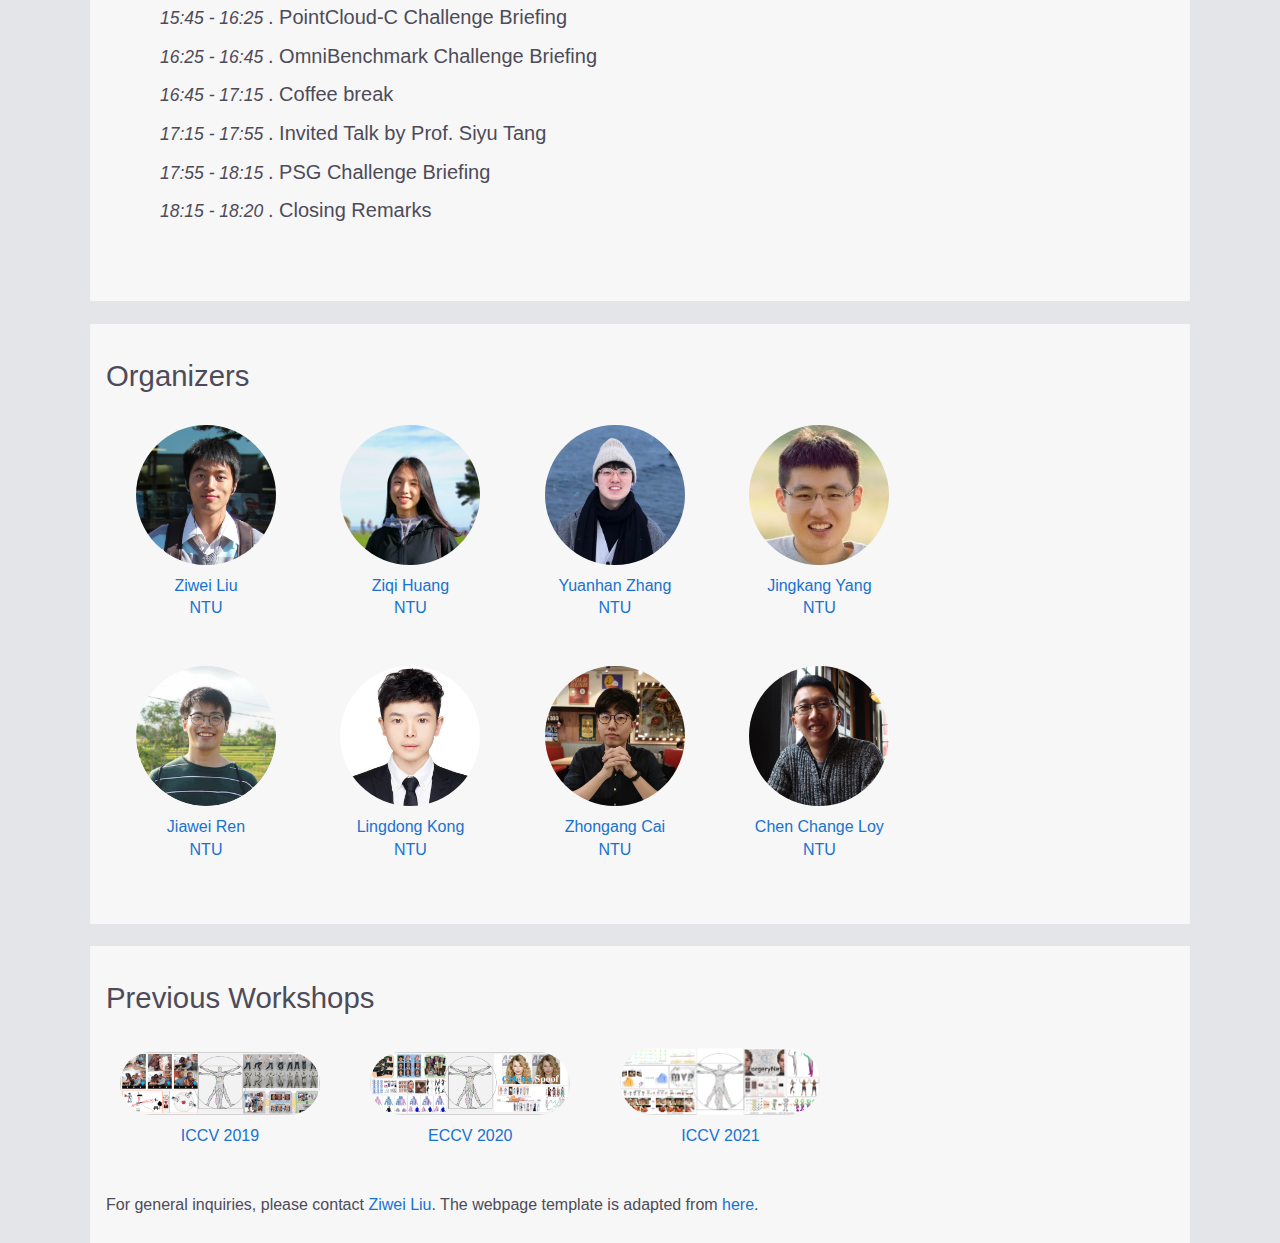
==== commit 8a5ce94a: "update" ====
--- a/index.html
+++ b/index.html
@@ -31,6 +31,8 @@
               <br>
               <br>
               <!-- <a href="https://ntu-sg.zoom.us/j/81746015334">Zoom</a> - password: eccv2022 | <a href="https://youtu.be/bK4zFn7aPGs">Youtube Livestream</a> -->
+              <a href="https://go-live-il.zoom.us/j/81067379147?pwd=RWI1T2lLWnlZMlJRM3IwdU5mdmdvZz09#success">[Join Us Now]</a> 
+
               <br>
             </h3>
           </td>
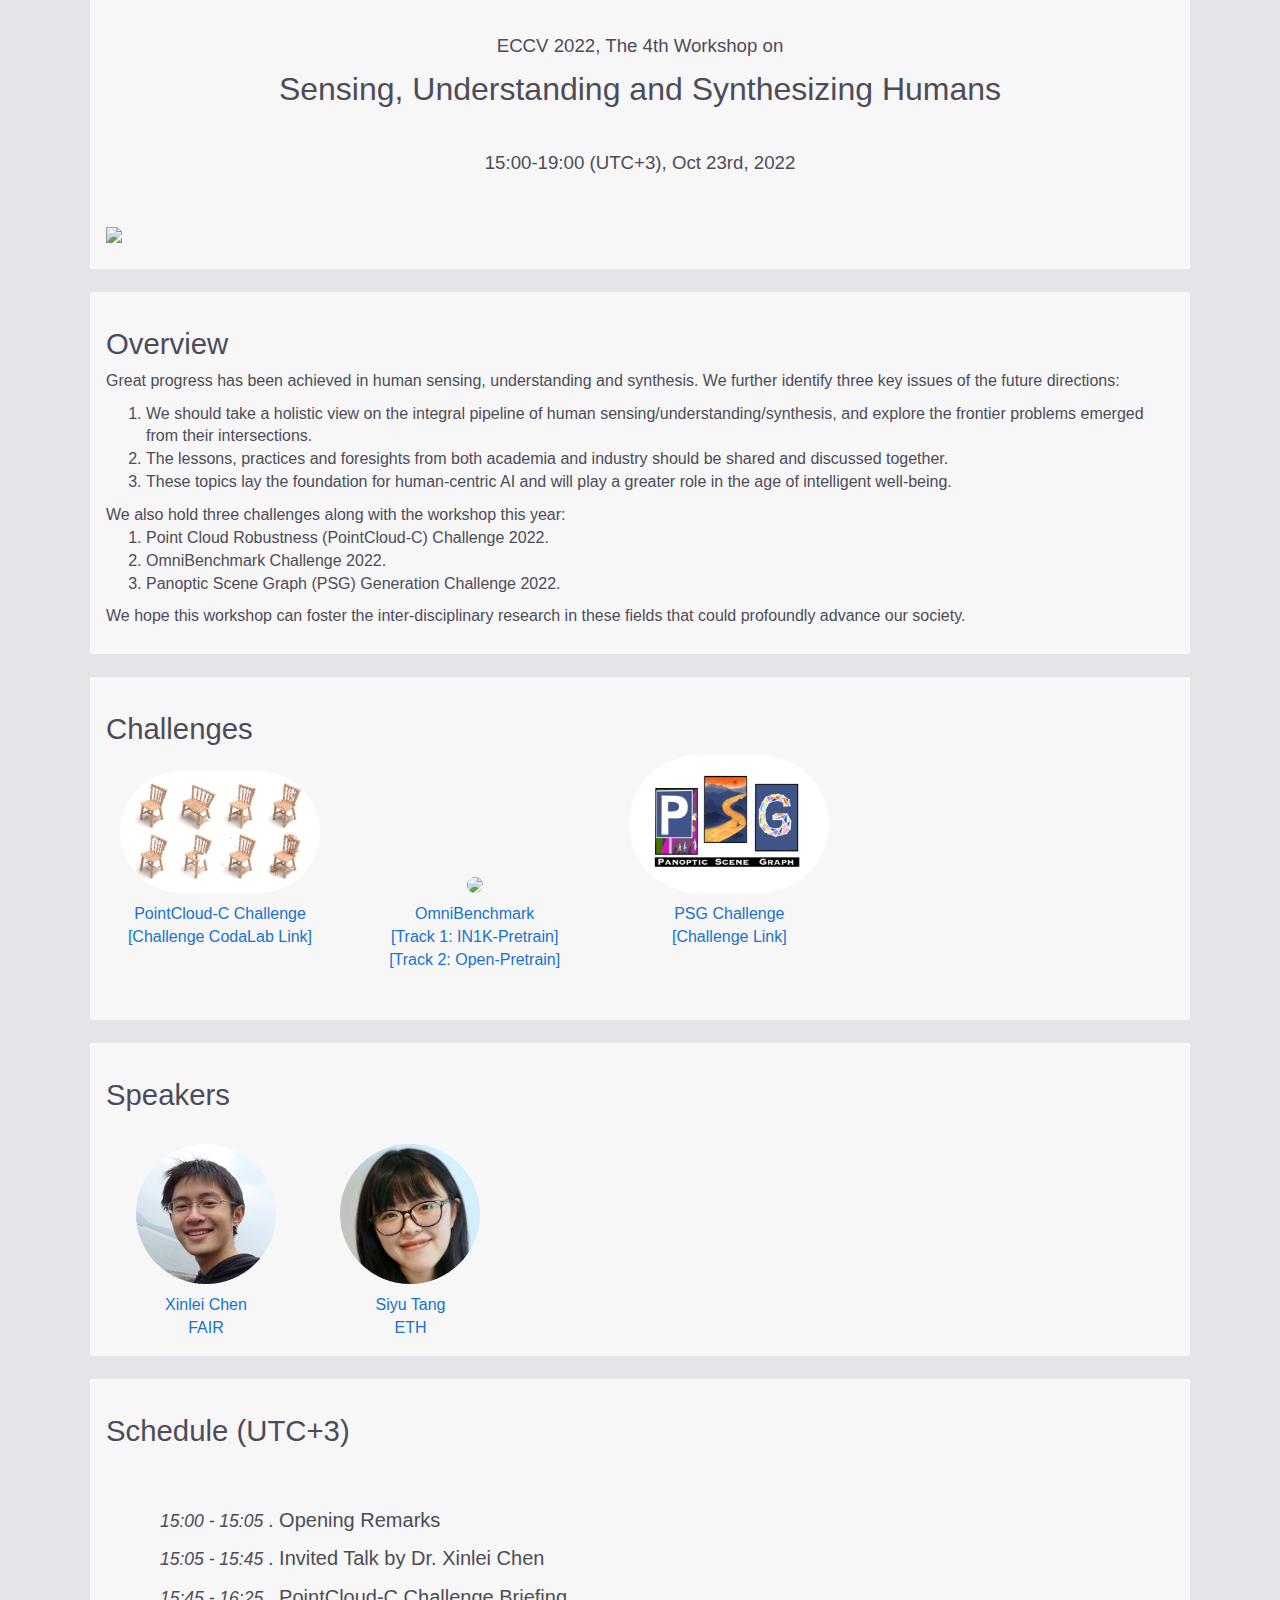
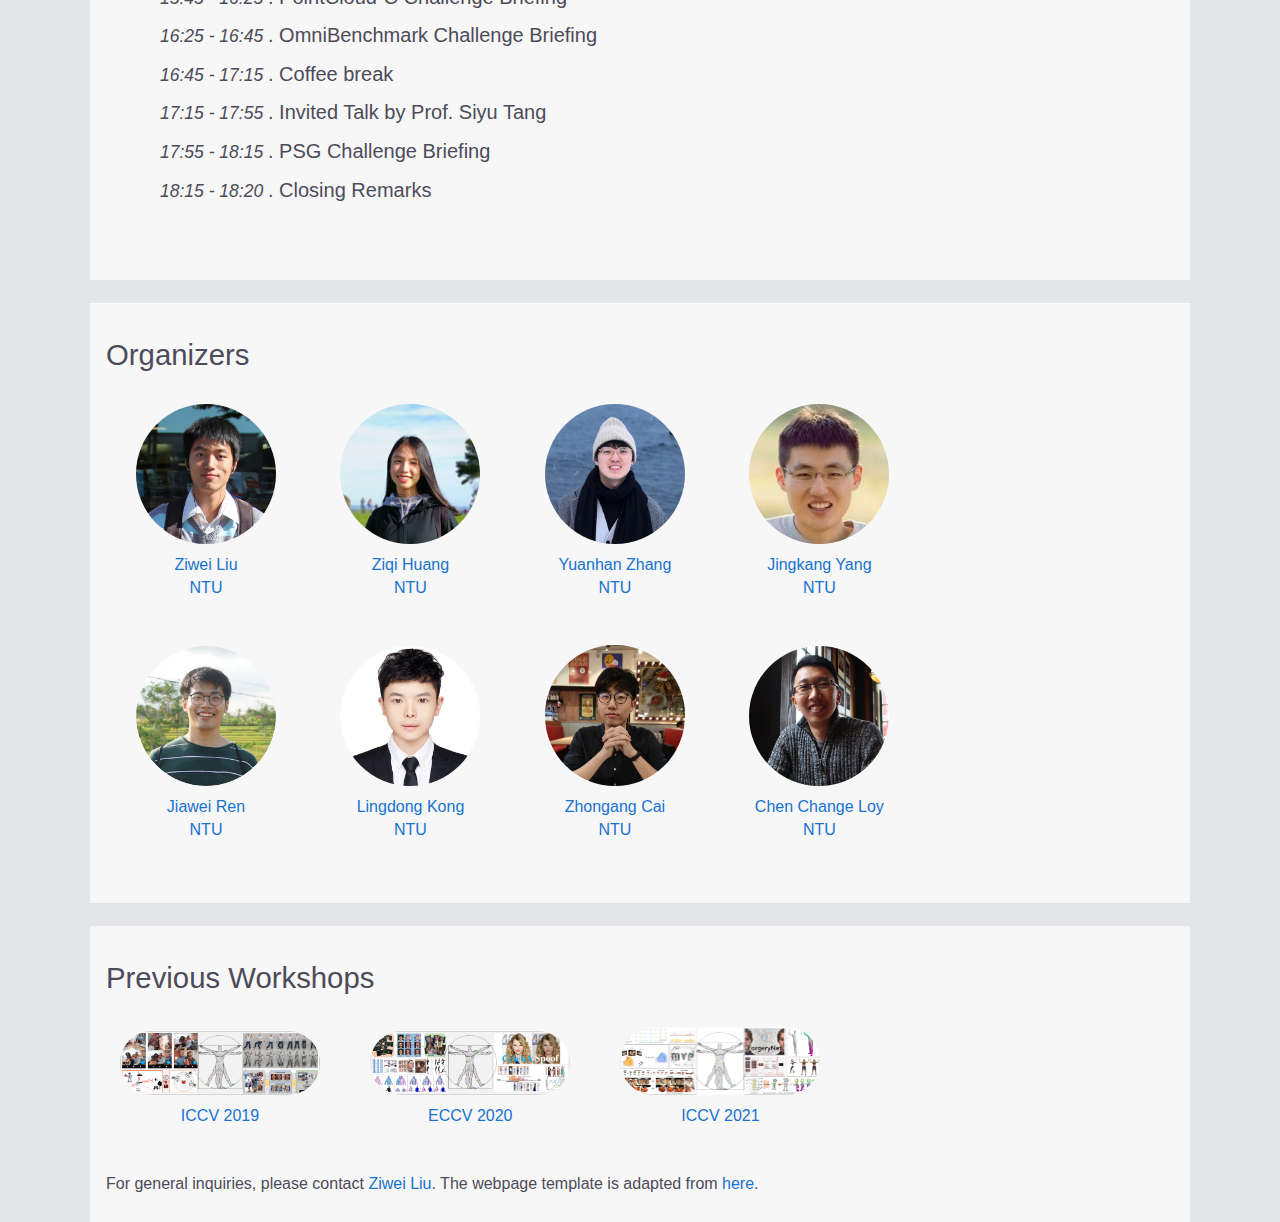
==== commit 2c4adc38: "update" ====
--- a/index.html
+++ b/index.html
@@ -28,10 +28,10 @@
             <h3>
               <br>
               15:00-19:00 (UTC+3), Oct 23rd, 2022
-              <br>
+              <!-- <br> -->
               <br>
               <!-- <a href="https://ntu-sg.zoom.us/j/81746015334">Zoom</a> - password: eccv2022 | <a href="https://youtu.be/bK4zFn7aPGs">Youtube Livestream</a> -->
-              <a href="https://go-live-il.zoom.us/j/81067379147?pwd=RWI1T2lLWnlZMlJRM3IwdU5mdmdvZz09#success">[Join Us Now]</a> 
+              <!-- <a href="https://go-live-il.zoom.us/j/81067379147?pwd=RWI1T2lLWnlZMlJRM3IwdU5mdmdvZz09#success">[Join Us Now]</a>  -->
 
               <br>
             </h3>
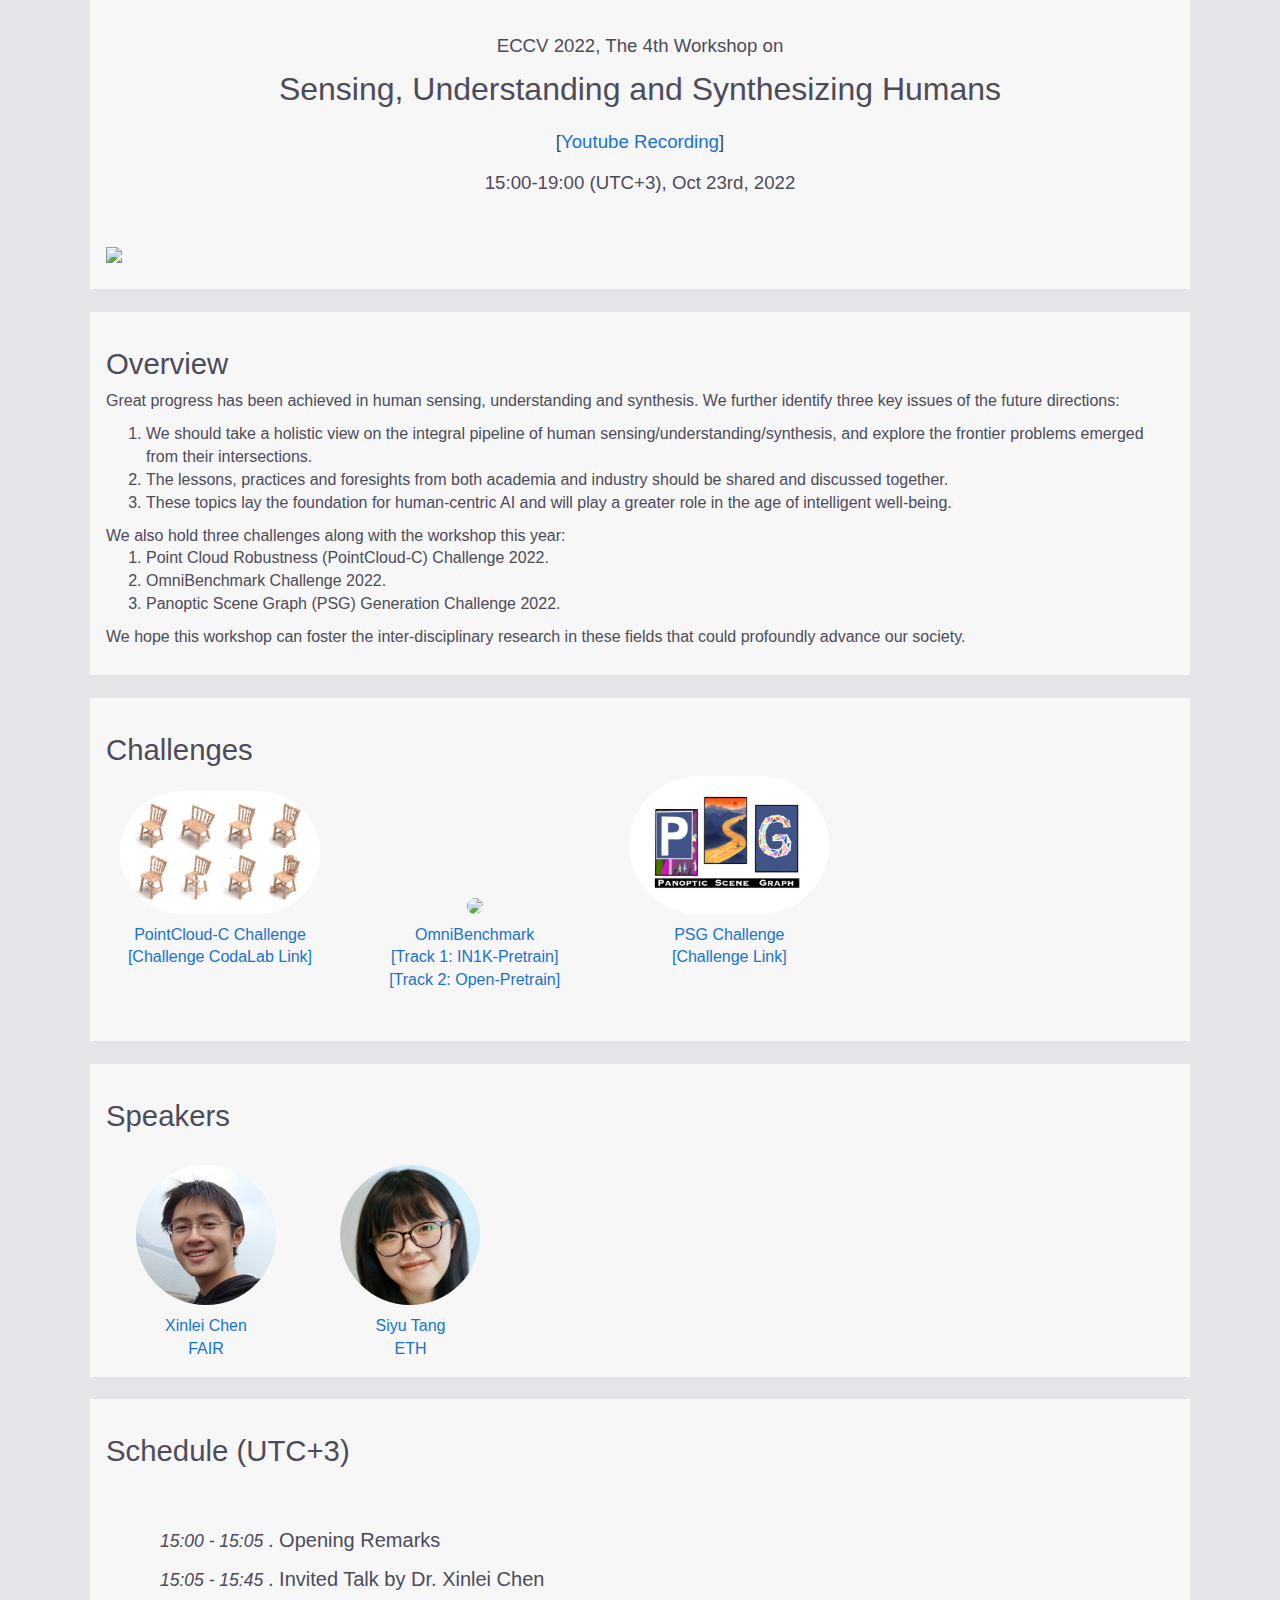
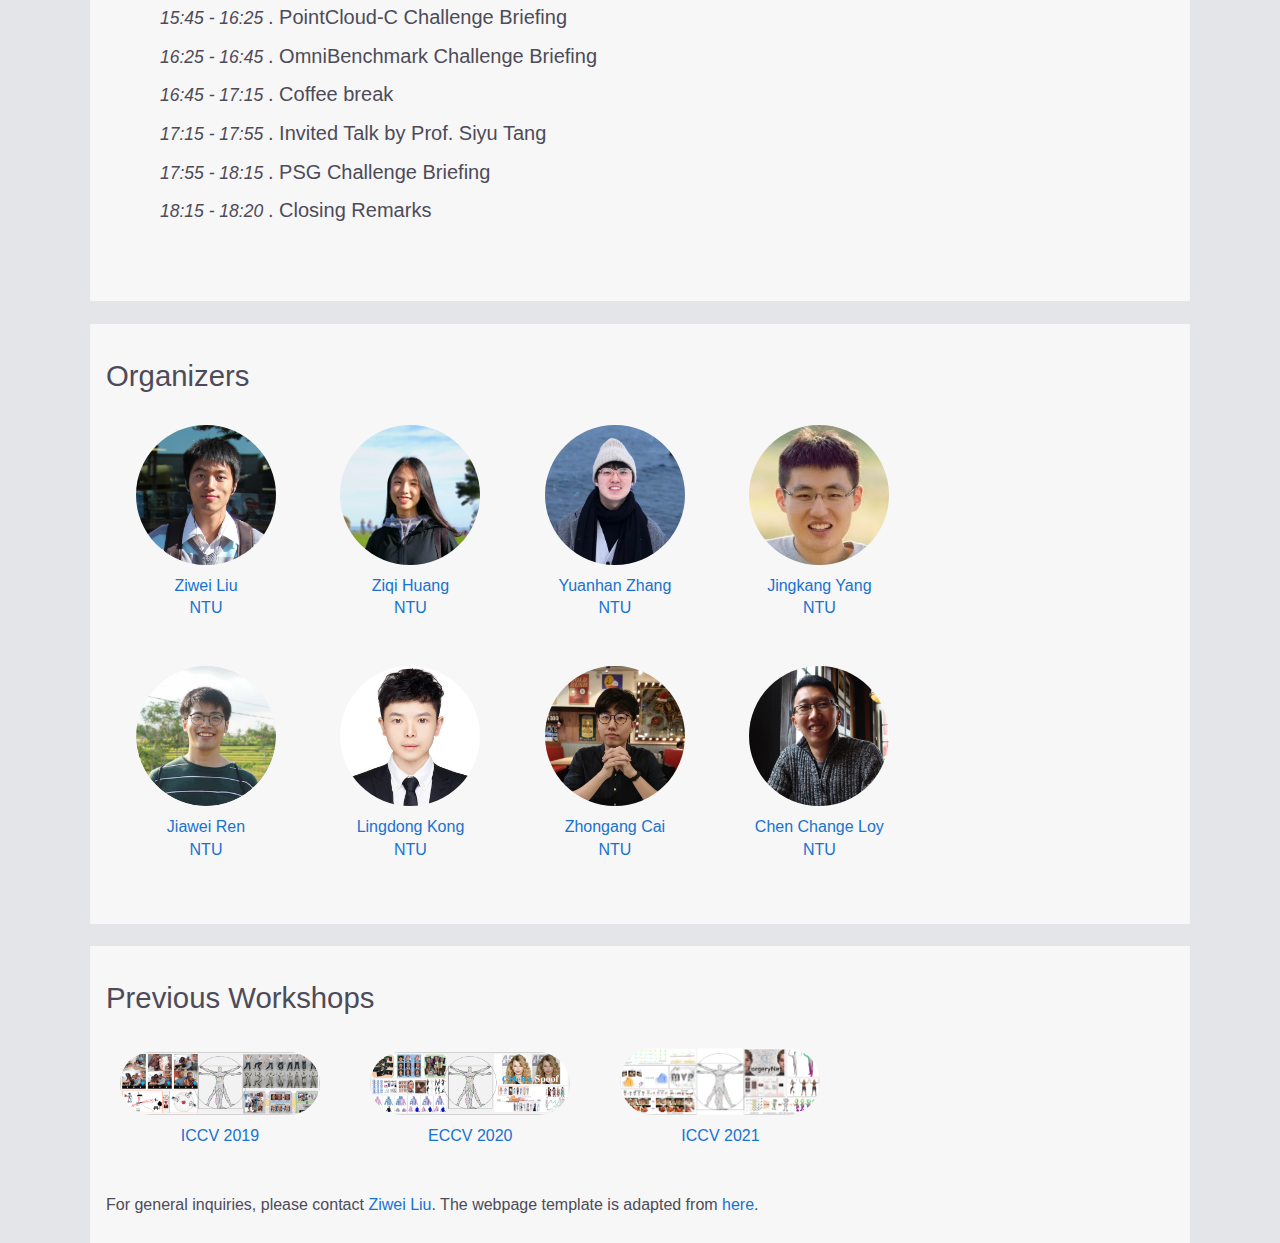
==== commit 9d9f454d: "youtube link" ====
--- a/index.html
+++ b/index.html
@@ -26,6 +26,8 @@
         <tr>
           <td colspan="3" align="center">
             <h3>
+              [<a href="https://www.youtube.com/watch?v=B8eyHbdDh14">Youtube Recording</a>]
+              <br>
               <br>
               15:00-19:00 (UTC+3), Oct 23rd, 2022
               <!-- <br> -->
